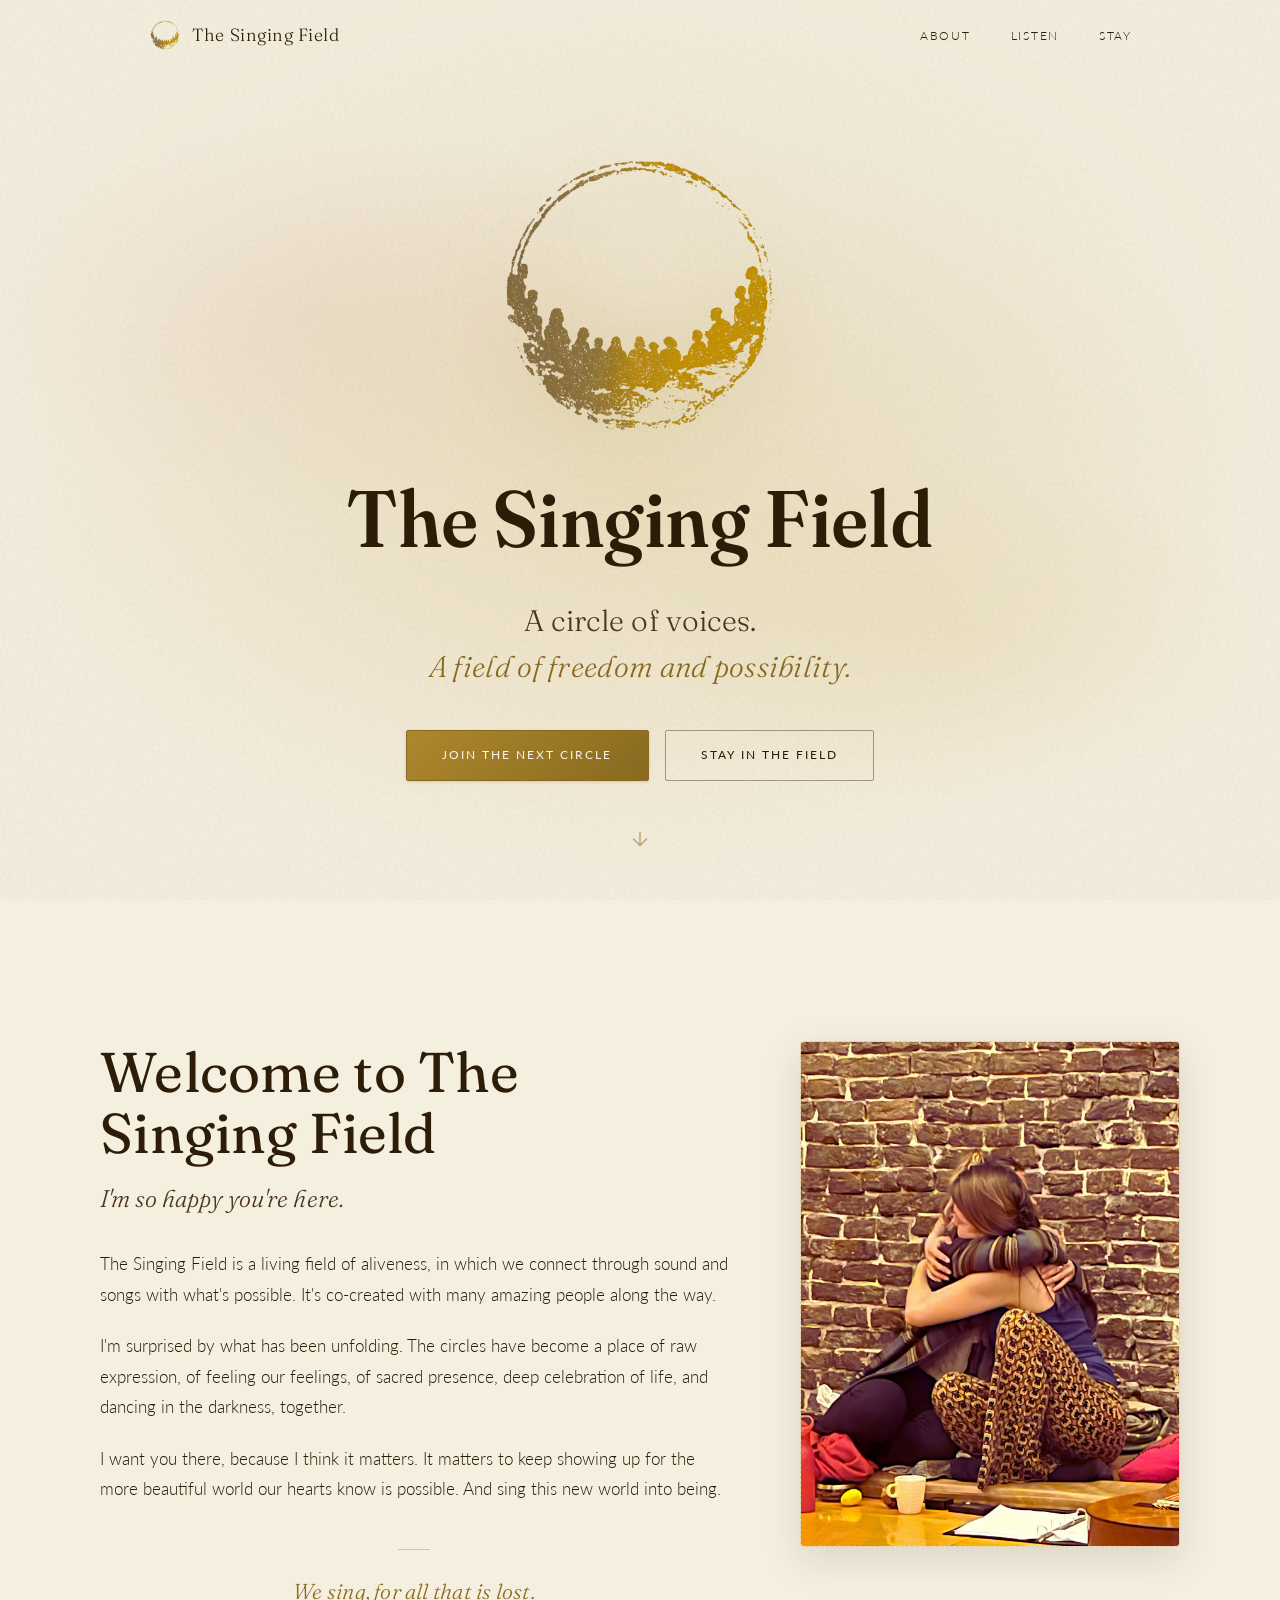
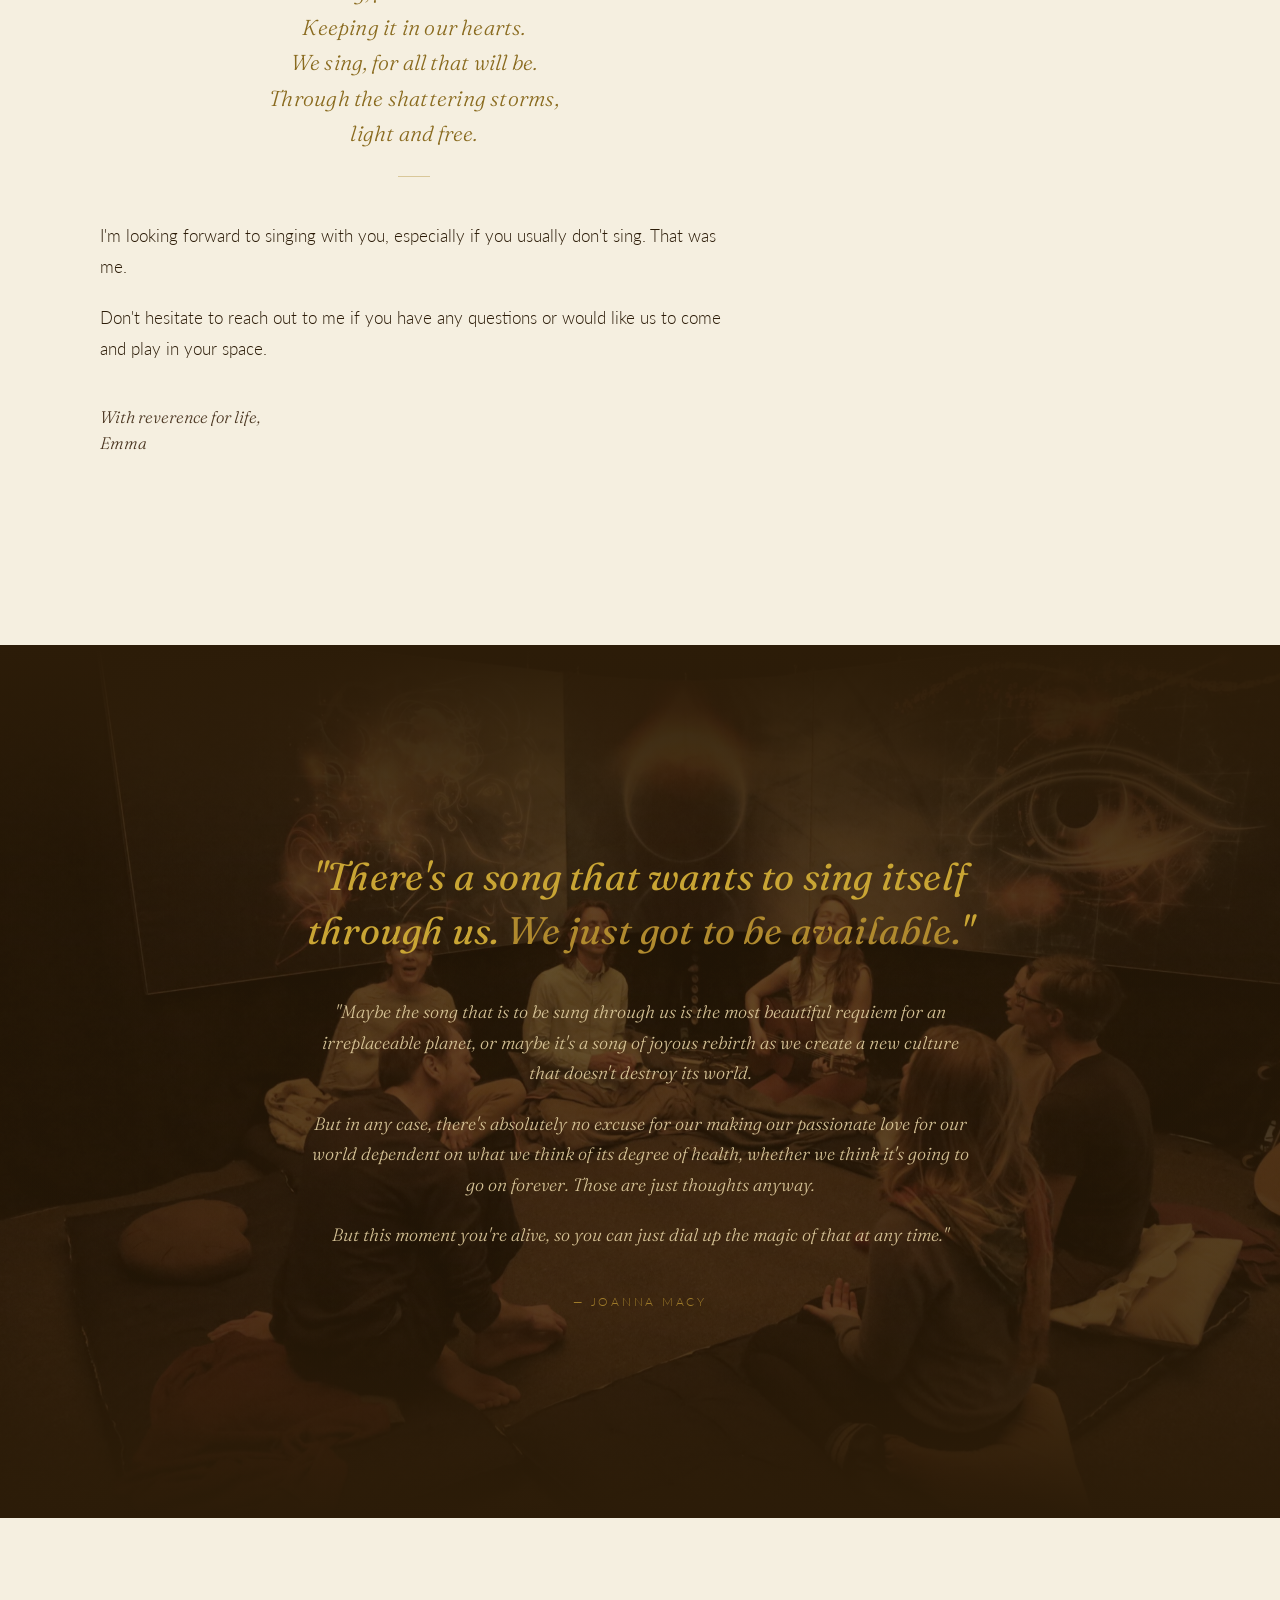
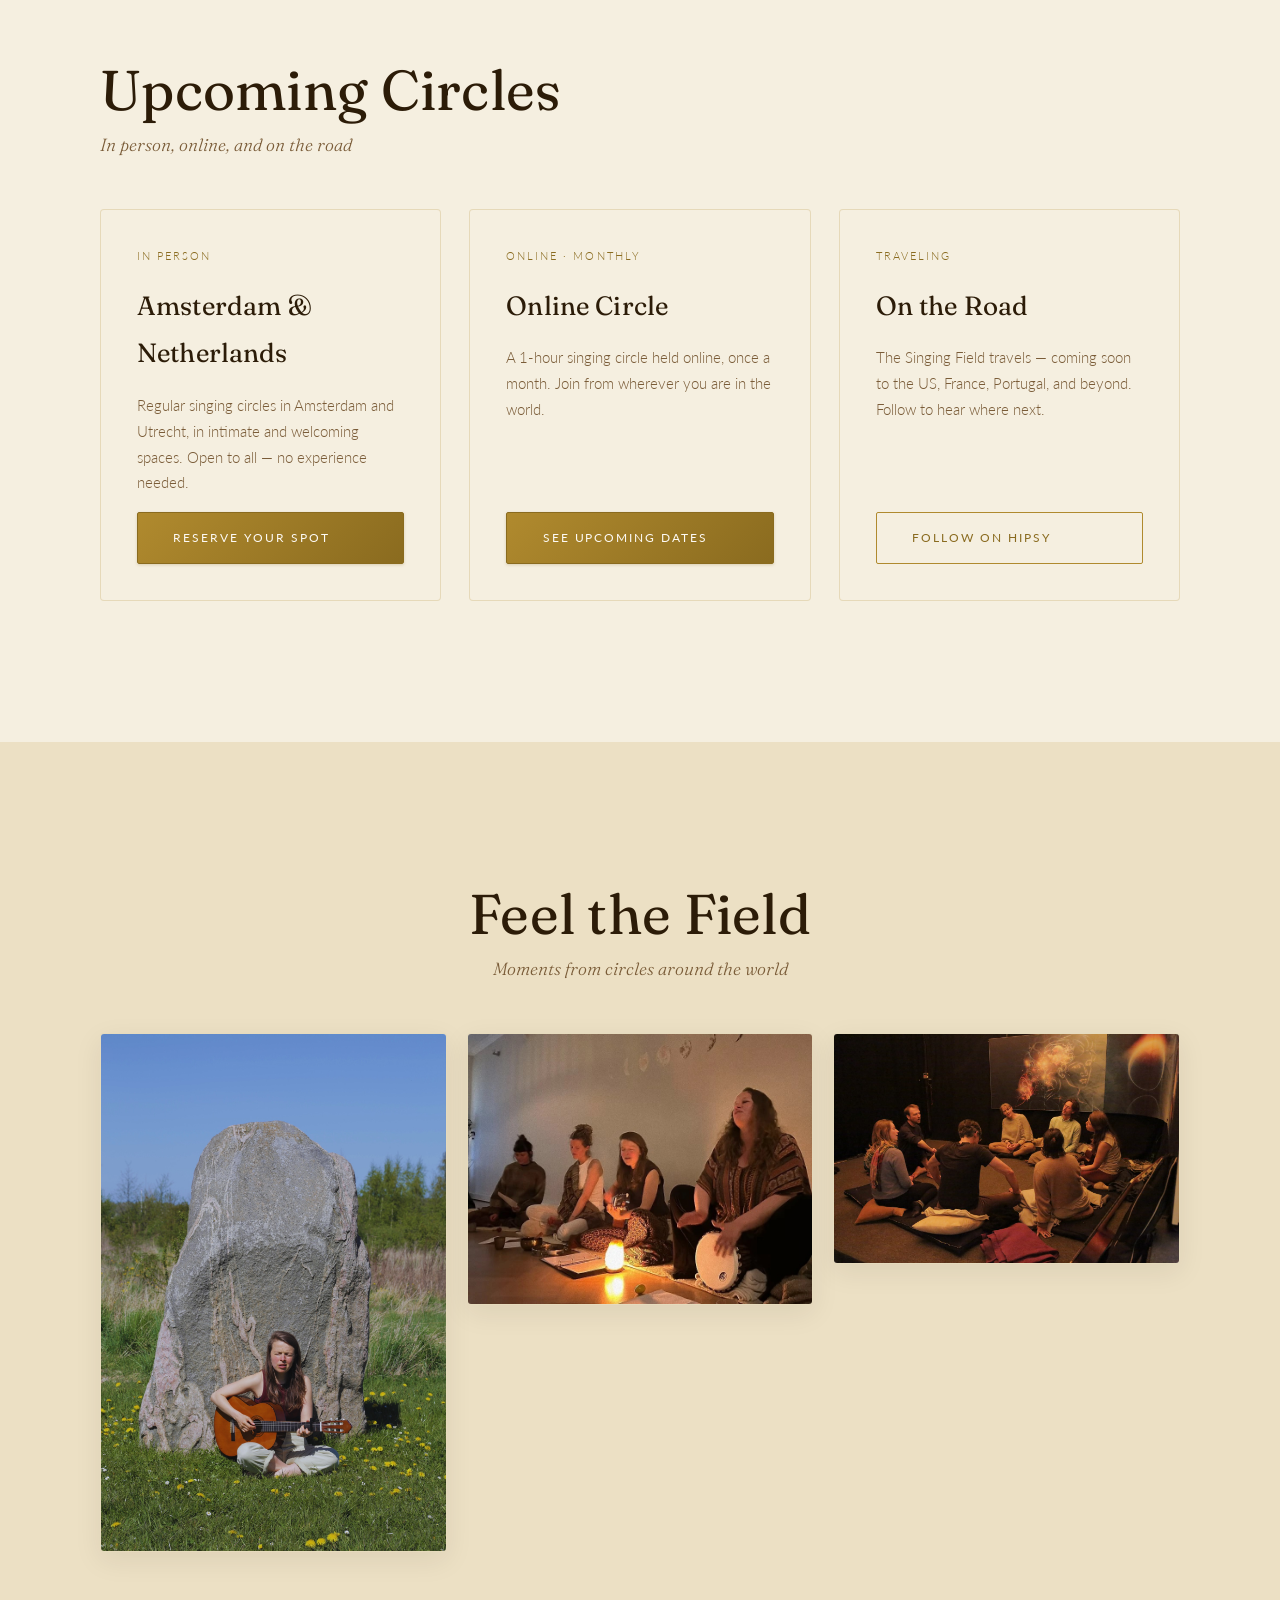
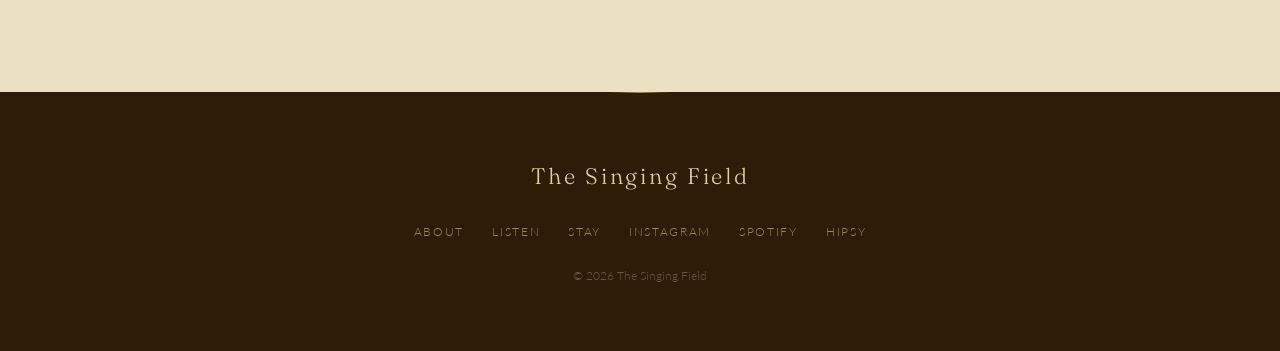
==== index.html @ 1af0479f "Initial commit: The Singing Field website" ====
<!DOCTYPE html>
<html lang="en">
<head>
  <meta charset="UTF-8">
  <meta name="viewport" content="width=device-width, initial-scale=1.0">
  <meta name="description" content="The Singing Field — a circle of voices. Singing circles in Amsterdam and around the world, led by Emma van den Boogert. All voices welcome.">
  <title>The Singing Field</title>
  <link rel="preconnect" href="https://fonts.googleapis.com">
  <link rel="preconnect" href="https://fonts.gstatic.com" crossorigin>
  <link href="https://fonts.googleapis.com/css2?family=Fraunces:ital,opsz,wght@0,9..144,300..600;1,9..144,300..600&family=Lato:wght@300;400&display=swap" rel="stylesheet">
  <link rel="stylesheet" href="styles.css">
</head>
<body data-transparent-nav data-fixed-hero>

  <!-- ── Navigation ── -->
  <nav id="nav">
    <div class="nav-inner">
      <a href="/" class="nav-brand">
        <img src="images/logo-mark.png" alt="" class="nav-mark" aria-hidden="true"
             onerror="this.style.display='none'">
        <span class="nav-brand-name">The Singing Field</span>
      </a>
      <ul class="nav-links" role="list">
        <li><a href="about.html">About</a></li>
        <li><a href="listen.html">Listen</a></li>
        <li><a href="stay.html">Stay</a></li>
      </ul>
      <button class="nav-hamburger" aria-label="Open menu" aria-expanded="false">
        <span></span><span></span><span></span>
      </button>
    </div>
    <div class="nav-drawer" aria-hidden="true">
      <a href="about.html">About</a>
      <a href="listen.html">Listen</a>
      <a href="stay.html">Stay</a>
    </div>
  </nav>

  <!-- ── Fixed Hero (stays as content scrolls over) ── -->
  <section id="hero">
    <div class="hero-glow" aria-hidden="true"></div>
    <div class="hero-content">
      <img src="images/logo-mark.png" alt="" class="hero-mark" aria-hidden="true"
           onerror="this.style.display='none'">
      <h1 class="hero-title">The Singing Field</h1>
      <p class="hero-tagline">A circle of voices.<br><em>A field of freedom and possibility.</em></p>
      <div class="hero-actions">
        <a href="https://hipsy.nl/event/211866-the-singing-field-singing-circle-amsterdam"
           target="_blank" rel="noopener noreferrer"
           class="btn btn-primary">Join the next circle</a>
        <a href="stay.html" class="btn btn-ghost">Stay in the field</a>
      </div>
    </div>
    <a href="#what" class="hero-scroll" aria-label="Scroll down">
      <svg width="22" height="22" viewBox="0 0 24 24" fill="none" aria-hidden="true">
        <path d="M12 5v14M5 12l7 7 7-7" stroke="currentColor" stroke-width="1.5"
              stroke-linecap="round" stroke-linejoin="round"/>
      </svg>
    </a>
  </section>

  <!-- ── Content scrolls over the fixed hero ── -->
  <div class="content-overlay">

    <!-- Welcome — two-column letter with photo -->
    <section id="what" class="section reveal">
      <div class="section-inner">
        <div class="what-grid">
          <div class="what-text">
            <h2>Welcome to The Singing Field</h2>
            <p class="lead">I'm so happy you're here.</p>
            <p>The Singing Field is a living field of aliveness, in which we connect through sound and songs with what's possible. It's co-created with many amazing people along the way.</p>
            <p>I'm surprised by what has been unfolding. The circles have become a place of raw expression, of feeling our feelings, of sacred presence, deep celebration of life, and dancing in the darkness, together.</p>
            <p>I want you there, because I think it matters. It matters to keep showing up for the more beautiful world our hearts know is possible. And sing this new world into being.</p>
            <p class="verse">
              We sing, for all that is lost.<br>
              Keeping it in our hearts.<br>
              We sing, for all that will be.<br>
              Through the shattering storms,<br>
              light and free.
            </p>
            <p>I'm looking forward to singing with you, especially if you usually don't sing. That was me.</p>
            <p>Don't hesitate to reach out to me if you have any questions or would like us to come and play in your space.</p>
            <p class="signature">With reverence for life,<br>Emma</p>
          </div>
          <figure class="what-image image-block">
            <img src="images/circle-hug.jpg" alt="Two participants embracing after a singing circle"
                 onerror="this.style.display='none'">
          </figure>
        </div>
      </div>
    </section>

    <!-- Atmospheric brown section — the soul anchor -->
    <section class="atmosphere reveal">
      <img src="images/atmosphere-bg.jpg" alt="" class="atmosphere-img"
           aria-hidden="true" onerror="this.style.display='none'">
      <div class="atmosphere-overlay" aria-hidden="true"></div>
      <div class="atmosphere-inner">
        <p class="atmosphere-quote-lead">"There's a song that wants to sing itself through us. <em>We just got to be available.</em>"</p>
        <p class="atmosphere-quote-body">"Maybe the song that is to be sung through us is the most beautiful requiem for an irreplaceable planet, or maybe it's a song of joyous rebirth as we create a new culture that doesn't destroy its world.</p>
        <p class="atmosphere-quote-body">But in any case, there's absolutely no excuse for our making our passionate love for our world dependent on what we think of its degree of health, whether we think it's going to go on forever. Those are just thoughts anyway.</p>
        <p class="atmosphere-quote-body">But this moment you're alive, so you can just dial up the magic of that at any time."</p>
        <p class="atmosphere-cite">— Joanna Macy</p>
      </div>
    </section>

    <!-- Upcoming Circles -->
    <section id="circles" class="section reveal">
      <div class="section-inner">
        <h2>Upcoming Circles</h2>
        <p class="section-sub">In person, online, and on the road</p>
        <div class="cards-grid">

          <article class="card">
            <span class="card-tag">In person</span>
            <h3>Amsterdam &amp; Netherlands</h3>
            <p>Regular singing circles in Amsterdam and Utrecht, in intimate and welcoming spaces. Open to all — no experience needed.</p>
            <a href="https://hipsy.nl/event/211866-the-singing-field-singing-circle-amsterdam"
               target="_blank" rel="noopener noreferrer"
               class="btn btn-primary">Reserve your spot</a>
          </article>

          <article class="card">
            <span class="card-tag">Online · Monthly</span>
            <h3>Online Circle</h3>
            <p>A 1-hour singing circle held online, once a month. Join from wherever you are in the world.</p>
            <a href="https://hipsy.nl/emma-van-den-boogert"
               target="_blank" rel="noopener noreferrer"
               class="btn btn-primary">See upcoming dates</a>
          </article>

          <article class="card">
            <span class="card-tag">Traveling</span>
            <h3>On the Road</h3>
            <p>The Singing Field travels — coming soon to the US, France, Portugal, and beyond. Follow to hear where next.</p>
            <a href="https://hipsy.nl/emma-van-den-boogert"
               target="_blank" rel="noopener noreferrer"
               class="btn btn-outline">Follow on Hipsy</a>
          </article>

        </div>
      </div>
    </section>

    <!-- Feel the Field — photo mosaic -->
    <section class="gallery-section section section-warm reveal">
      <div class="section-inner">
        <h2 class="text-center">Feel the Field</h2>
        <p class="section-sub text-center">Moments from circles around the world</p>
        <div class="gallery-mosaic">
          <figure class="gallery-item">
            <img src="images/gallery-1.jpg" alt="" onerror="this.parentElement.style.display='none'">
          </figure>
          <figure class="gallery-item">
            <img src="images/gallery-2.jpg" alt="" onerror="this.parentElement.style.display='none'">
          </figure>
          <figure class="gallery-item">
            <img src="images/gallery-3.jpg" alt="" onerror="this.parentElement.style.display='none'">
          </figure>
          <figure class="gallery-item">
            <img src="images/gallery-4.jpg" alt="" onerror="this.parentElement.style.display='none'">
          </figure>
          <figure class="gallery-item">
            <img src="images/gallery-5.jpg" alt="" onerror="this.parentElement.style.display='none'">
          </figure>
          <figure class="gallery-item">
            <img src="images/gallery-6.jpg" alt="" onerror="this.parentElement.style.display='none'">
          </figure>
          <figure class="gallery-item">
            <img src="images/gallery-7.jpg" alt="" onerror="this.parentElement.style.display='none'">
          </figure>
          <figure class="gallery-item">
            <img src="images/gallery-8.jpg" alt="" onerror="this.parentElement.style.display='none'">
          </figure>
        </div>
      </div>
    </section>

    <!-- Footer (inside content overlay so it covers the fixed hero) -->
    <footer>
      <div class="footer-inner">
        <p class="footer-name">The Singing Field</p>
        <nav class="footer-nav" aria-label="Footer links">
          <a href="about.html">About</a>
          <a href="listen.html">Listen</a>
          <a href="stay.html">Stay</a>
          <a href="https://www.instagram.com/the_singing_field/" target="_blank" rel="noopener noreferrer">Instagram</a>
          <a href="https://open.spotify.com/album/55nY6A8MnwEffHbQ0SXjB8" target="_blank" rel="noopener noreferrer">Spotify</a>
          <a href="https://hipsy.nl/emma-van-den-boogert" target="_blank" rel="noopener noreferrer">Hipsy</a>
        </nav>
        <p class="footer-copy">© 2026 The Singing Field</p>
      </div>
    </footer>

  </div>

  <script src="script.js"></script>
</body>
</html>
---- styles.css ----
/* ── Variables ── */
:root {
  --cream:        #F5EFE0;
  --cream-warm:   #ECE0C4;
  --cream-mid:    #F0E8D6;
  --cream-deep:   #E2D4B0;

  --gold:         #B08A2E;
  --gold-deep:    #8A6B1F;
  --gold-bright:  #C9A534;
  --gold-pale:    #E2CFA0;
  --gold-glow:    rgba(176, 138, 46, 0.18);

  --terra:        #C06040;
  --terra-soft:   #D07858;

  --brown:        #2C1C08;
  --brown-mid:    #4A3520;
  --brown-warm:   #5C4220;

  --text:         #2C1C08;
  --text-muted:   #7A5C38;
  --white:        #FDFAF5;

  --font-serif: 'Fraunces', 'Cormorant Garant', Georgia, serif;
  --font-sans:  'Lato', system-ui, sans-serif;

  --max-w:     1080px;
  --narrow-w:  680px;
  --pad-x:     clamp(1.25rem, 5vw, 3rem);
  --section-y: clamp(5rem, 11vw, 9rem);
  --nav-h:     72px;
}

/* Fraunces variation tuning — softer, more soulful */
h1, .hero-title, .page-hero h1, .stay-heading, .atmosphere-quote {
  font-variation-settings: "opsz" 144, "SOFT" 50;
}
h2, h3, .lead, blockquote p {
  font-variation-settings: "opsz" 36, "SOFT" 30;
}

/* ── Reset ── */
*, *::before, *::after { box-sizing: border-box; margin: 0; padding: 0; }
html  { scroll-behavior: smooth; }
img   { max-width: 100%; display: block; }
a     { text-decoration: none; color: inherit; }
ul[role="list"] { list-style: none; }

body {
  background: var(--cream);
  color: var(--text);
  font-family: var(--font-sans);
  font-weight: 300;
  font-size: 1.0625rem;
  line-height: 1.8;
  -webkit-font-smoothing: antialiased;
  position: relative;
  overflow-x: hidden;
}

/* ── Paper grain overlay (the soul) ── */
body::before {
  content: '';
  position: fixed;
  inset: 0;
  pointer-events: none;
  z-index: 1000;
  opacity: 0.06;
  background-image: url("data:image/svg+xml,%3Csvg viewBox='0 0 300 300' xmlns='http://www.w3.org/2000/svg'%3E%3Cfilter id='n'%3E%3CfeTurbulence type='fractalNoise' baseFrequency='0.85' numOctaves='3' stitchTiles='stitch' seed='3'/%3E%3CfeColorMatrix values='0 0 0 0 0.17  0 0 0 0 0.11  0 0 0 0 0.03  0 0 0 0.9 0'/%3E%3C/filter%3E%3Crect width='300' height='300' filter='url(%23n)'/%3E%3C/svg%3E");
  mix-blend-mode: multiply;
}

.sr-only {
  position: absolute; width: 1px; height: 1px;
  padding: 0; margin: -1px; overflow: hidden;
  clip: rect(0,0,0,0); white-space: nowrap; border: 0;
}

/* ── Typography ── */
h1, h2, h3, h4, blockquote p {
  font-family: var(--font-serif);
  font-weight: 400;
}

h2 {
  font-size: clamp(2.25rem, 4.5vw, 3.5rem);
  line-height: 1.1;
  color: var(--brown);
  margin-bottom: 0.8rem;
  letter-spacing: 0.005em;
}

h3 {
  font-size: clamp(1.3rem, 2.2vw, 1.65rem);
  color: var(--brown);
  margin-bottom: 0.55rem;
  letter-spacing: 0.005em;
}

h4 {
  font-size: 1.1rem;
  color: var(--brown);
  margin-bottom: 0.2rem;
}

p { margin-bottom: 1.3rem; }
p:last-child { margin-bottom: 0; }
strong { font-weight: 400; color: var(--brown); font-style: italic; }
em     { color: var(--gold-deep); font-style: italic; }

.lead {
  font-family: var(--font-serif);
  font-size: clamp(1.2rem, 2.2vw, 1.5rem);
  font-style: italic;
  color: var(--brown-mid);
  line-height: 1.55;
  margin-bottom: 2rem;
  letter-spacing: 0.005em;
}

.section-sub {
  font-family: var(--font-serif);
  font-style: italic;
  color: var(--text-muted);
  font-size: 1.1rem;
  margin-top: -0.25rem;
  margin-bottom: 3rem;
}

blockquote {
  margin: 3rem 0 1rem;
  padding: 2rem 2.25rem;
  border-left: 2px solid var(--gold);
  background: linear-gradient(135deg, var(--cream-mid), var(--cream-warm));
  border-radius: 0 8px 8px 0;
  position: relative;
}
blockquote::before {
  content: '"';
  position: absolute;
  top: -0.5rem;
  left: 1rem;
  font-family: var(--font-serif);
  font-size: 5rem;
  color: var(--gold);
  opacity: 0.25;
  line-height: 1;
}
blockquote p {
  font-size: clamp(1.3rem, 2.4vw, 1.75rem);
  font-style: italic;
  color: var(--brown);
  line-height: 1.45;
  margin-bottom: 0.85rem;
  position: relative;
}
cite {
  font-family: var(--font-sans);
  font-style: normal;
  font-size: 0.8125rem;
  letter-spacing: 0.08em;
  color: var(--text-muted);
}

.text-link {
  display: inline-block;
  margin-top: 2rem;
  font-family: var(--font-serif);
  font-style: italic;
  font-size: 1.1rem;
  color: var(--gold-deep);
  border-bottom: 1px solid rgba(138, 107, 31, 0.3);
  padding-bottom: 2px;
  transition: color 0.25s, border-color 0.25s;
}
.text-link:hover {
  color: var(--brown);
  border-bottom-color: var(--brown);
}

/* ── Buttons (now gold) ── */
.btn {
  display: inline-block;
  padding: 0.85rem 2.2rem;
  font-family: var(--font-sans);
  font-size: 0.78rem;
  font-weight: 400;
  letter-spacing: 0.16em;
  text-transform: uppercase;
  border-radius: 2px;
  border: 1px solid transparent;
  cursor: pointer;
  transition: all 0.3s cubic-bezier(0.4, 0, 0.2, 1);
  white-space: nowrap;
  position: relative;
}

.btn-primary {
  background: linear-gradient(135deg, var(--gold) 0%, var(--gold-deep) 100%);
  color: var(--white);
  border-color: var(--gold-deep);
  box-shadow: 0 1px 3px rgba(138, 107, 31, 0.25);
}
.btn-primary:hover {
  background: linear-gradient(135deg, var(--gold-deep) 0%, var(--brown-warm) 100%);
  border-color: var(--brown-warm);
  transform: translateY(-1px);
  box-shadow: 0 4px 16px rgba(138, 107, 31, 0.35);
}

.btn-ghost {
  background: transparent;
  color: var(--brown);
  border-color: rgba(44,28,8,0.4);
}
.btn-ghost:hover {
  background: var(--brown);
  color: var(--cream);
  border-color: var(--brown);
}

.btn-outline {
  background: transparent;
  color: var(--gold-deep);
  border-color: var(--gold);
}
.btn-outline:hover {
  background: var(--gold);
  color: var(--white);
}

/* ── Navigation ── */
#nav {
  position: fixed;
  inset: 0 0 auto;
  z-index: 100;
  transition: background 0.35s, box-shadow 0.35s, backdrop-filter 0.35s;
}
#nav.scrolled {
  background: rgba(245, 239, 224, 0.92);
  backdrop-filter: blur(8px);
  -webkit-backdrop-filter: blur(8px);
  box-shadow: 0 1px 24px rgba(44,28,8,0.07);
}

.nav-inner {
  max-width: var(--max-w);
  margin: 0 auto;
  padding: 1.1rem var(--pad-x);
  display: flex;
  align-items: center;
  justify-content: space-between;
  gap: 1.5rem;
}

.nav-brand {
  display: flex;
  align-items: center;
  gap: 0.65rem;
  flex-shrink: 0;
}
.nav-mark {
  height: 34px;
  width:  34px;
  object-fit: contain;
}
.nav-brand-name {
  font-family: var(--font-serif);
  font-size: 1.1rem;
  letter-spacing: 0.03em;
  color: var(--brown);
  transition: opacity 0.35s;
}
[data-transparent-nav] #nav:not(.scrolled) .nav-brand-name { opacity: 0; }
[data-transparent-nav] #nav:not(.scrolled) .nav-mark { opacity: 0; }

.nav-links {
  display: flex;
  gap: 2.5rem;
}
.nav-links a {
  font-size: 0.78rem;
  letter-spacing: 0.14em;
  text-transform: uppercase;
  color: var(--brown);
  transition: color 0.25s;
  position: relative;
}
.nav-links a:hover,
.nav-links a.active { color: var(--gold-deep); }
.nav-links a.active::after {
  content: '';
  position: absolute;
  bottom: -6px;
  left: 50%;
  transform: translateX(-50%);
  width: 4px; height: 4px;
  border-radius: 50%;
  background: var(--gold);
}

.nav-hamburger {
  display: none;
  flex-direction: column;
  gap: 5px;
  background: none;
  border: none;
  cursor: pointer;
  padding: 4px;
}
.nav-hamburger span {
  display: block;
  width: 22px;
  height: 1.5px;
  background: var(--brown);
  transition: transform 0.3s, opacity 0.3s;
}
.nav-hamburger[aria-expanded="true"] span:nth-child(1) { transform: translateY(6.5px) rotate(45deg); }
.nav-hamburger[aria-expanded="true"] span:nth-child(2) { opacity: 0; }
.nav-hamburger[aria-expanded="true"] span:nth-child(3) { transform: translateY(-6.5px) rotate(-45deg); }

.nav-drawer {
  display: none;
  flex-direction: column;
  background: var(--cream);
  padding: 0.75rem var(--pad-x) 1.5rem;
  border-top: 1px solid var(--cream-warm);
}
.nav-drawer.open { display: flex; }
.nav-drawer a {
  padding: 0.85rem 0;
  font-size: 0.9rem;
  letter-spacing: 0.12em;
  text-transform: uppercase;
  color: var(--brown);
  border-bottom: 1px solid var(--cream-warm);
}
.nav-drawer a.active { color: var(--gold-deep); }

/* ── Fixed Hero (home only) ── */
[data-fixed-hero] #hero {
  position: fixed;
  inset: 0;
  z-index: 0;
  height: 100dvh;
}
[data-fixed-hero] .content-overlay {
  position: relative;
  z-index: 2;
  margin-top: 100dvh;
}
[data-fixed-hero] .content-overlay > section,
[data-fixed-hero] .content-overlay > footer {
  position: relative;
  z-index: 2;
}

/* ── Hero ── */
#hero {
  min-height: 100dvh;
  display: flex;
  flex-direction: column;
  align-items: center;
  justify-content: center;
  position: relative;
  overflow: hidden;
  background:
    radial-gradient(ellipse 90% 80% at 50% 40%, var(--cream-mid) 0%, var(--cream) 60%),
    var(--cream);
  text-align: center;
  padding: 6rem var(--pad-x) 5rem;
}

.hero-glow {
  position: absolute;
  inset: 0;
  background:
    radial-gradient(ellipse 75% 65% at 50% 55%, rgba(201, 165, 52, 0.16) 0%, transparent 65%),
    radial-gradient(ellipse 50% 40% at 25% 35%, rgba(192, 96, 64, 0.07) 0%, transparent 55%),
    radial-gradient(ellipse 45% 35% at 75% 70%, rgba(201, 165, 52, 0.09) 0%, transparent 55%);
  animation: glow-breathe 12s ease-in-out infinite;
  pointer-events: none;
}
@keyframes glow-breathe {
  0%, 100% { opacity: 0.75; transform: scale(1); }
  50%       { opacity: 1;    transform: scale(1.06); }
}

.hero-content {
  position: relative;
  z-index: 1;
  display: flex;
  flex-direction: column;
  align-items: center;
  gap: 2.5rem;
  max-width: 700px;
  will-change: transform, opacity;
}

.hero-mark {
  width: min(320px, 70vw);
  margin-bottom: -1rem;
  animation: logo-breathe 12s ease-in-out infinite;
  filter: drop-shadow(0 10px 40px rgba(176, 138, 46, 0.18));
}
@keyframes logo-breathe {
  0%, 100% { transform: scale(1);      opacity: 0.96; }
  50%       { transform: scale(1.025); opacity: 1; }
}

.hero-title {
  font-family: var(--font-serif);
  font-size: clamp(2.75rem, 6.5vw, 5rem);
  font-weight: 600;
  color: var(--brown);
  letter-spacing: 0.02em;
  line-height: 1;
  margin: 0;
}

.hero-tagline {
  font-family: var(--font-serif);
  font-size: clamp(1.35rem, 2.8vw, 1.85rem);
  font-weight: 300;
  color: var(--brown-mid);
  line-height: 1.55;
  margin: 0;
  letter-spacing: 0.01em;
}
.hero-tagline em {
  font-style: italic;
  color: var(--gold-deep);
}

.hero-actions {
  display: flex;
  gap: 1rem;
  flex-wrap: wrap;
  justify-content: center;
}

.hero-scroll {
  position: absolute;
  bottom: 2.5rem;
  left: 50%;
  transform: translateX(-50%);
  color: var(--gold-deep);
  opacity: 0.55;
  transition: opacity 0.25s;
  animation: scroll-nudge 2.8s ease-in-out infinite;
  z-index: 1;
}
.hero-scroll:hover { opacity: 0.95; }
@keyframes scroll-nudge {
  0%, 100% { transform: translateX(-50%) translateY(0); }
  55%       { transform: translateX(-50%) translateY(8px); }
}

/* ── Page Hero (inner pages) ── */
.page-hero {
  padding: calc(var(--nav-h) + var(--section-y)) var(--pad-x) calc(var(--section-y) * 0.65);
  background:
    radial-gradient(ellipse 70% 100% at 50% 50%, var(--cream-mid) 0%, var(--cream) 70%),
    var(--cream);
  text-align: center;
  position: relative;
  overflow: hidden;
}

.page-hero-glow {
  position: absolute;
  inset: 0;
  background:
    radial-gradient(ellipse 65% 90% at 50% 55%, rgba(201, 165, 52, 0.13) 0%, transparent 60%),
    radial-gradient(ellipse 40% 50% at 20% 30%, rgba(192, 96, 64, 0.05) 0%, transparent 55%);
  pointer-events: none;
}

.page-hero-content {
  position: relative;
  z-index: 1;
  display: flex;
  flex-direction: column;
  align-items: center;
  gap: 0.6rem;
}

.page-hero-eyebrow {
  font-family: var(--font-sans);
  font-size: 0.75rem;
  letter-spacing: 0.18em;
  text-transform: uppercase;
  color: var(--gold-deep);
}

.page-hero h1 {
  font-family: var(--font-serif);
  font-size: clamp(3.5rem, 7vw, 6rem);
  font-weight: 300;
  color: var(--brown);
  letter-spacing: 0.01em;
  line-height: 1.05;
}

/* Dark variant — gold text on deep brown */
.page-hero.page-hero-dark {
  background: var(--brown);
}
.page-hero-dark .page-hero-glow {
  background:
    radial-gradient(ellipse 65% 90% at 50% 55%, rgba(201, 165, 52, 0.20) 0%, transparent 60%),
    radial-gradient(ellipse 40% 50% at 20% 30%, rgba(192, 96, 64, 0.10) 0%, transparent 55%);
}
.page-hero-dark .page-hero-eyebrow {
  color: var(--gold-bright);
  opacity: 0.9;
}
.page-hero-dark h1 {
  color: var(--gold-bright);
  font-weight: 500;
  text-shadow: 0 2px 30px rgba(201, 165, 52, 0.25);
}

/* ── Sections ── */
.section {
  padding: var(--section-y) var(--pad-x);
  background: var(--cream);
}
.section-warm { background: var(--cream-warm); }
.section-deep { background: var(--cream-deep); }

.section-inner {
  max-width: var(--max-w);
  margin: 0 auto;
}
.section-inner.narrow { max-width: var(--narrow-w); }
.text-center { text-align: center; }

/* ── Reveal animation ── */
.reveal {
  opacity: 0;
  transform: translateY(32px);
  transition: opacity 1s ease, transform 1s ease;
}
.reveal.visible {
  opacity: 1;
  transform: translateY(0);
}

/* ── Cards (index circles) ── */
.cards-grid {
  display: grid;
  grid-template-columns: repeat(auto-fit, minmax(260px, 1fr));
  gap: 1.75rem;
}
.card {
  background: var(--cream);
  border: 1px solid rgba(176, 138, 46, 0.22);
  border-radius: 4px;
  padding: 2.25rem;
  display: flex;
  flex-direction: column;
  gap: 1rem;
  transition: box-shadow 0.4s, transform 0.4s, border-color 0.4s;
  position: relative;
  overflow: hidden;
}
.card::before {
  content: '';
  position: absolute;
  top: 0; left: 0; right: 0;
  height: 2px;
  background: linear-gradient(90deg, var(--gold-deep), var(--gold-bright), var(--gold-deep));
  opacity: 0;
  transition: opacity 0.4s;
}
.card:hover {
  box-shadow: 0 12px 40px rgba(44,28,8,0.1);
  transform: translateY(-3px);
  border-color: var(--gold);
}
.card:hover::before { opacity: 1; }

.card-tag {
  font-family: var(--font-sans);
  font-size: 0.7rem;
  letter-spacing: 0.18em;
  text-transform: uppercase;
  color: var(--gold-deep);
}
.card h3 { margin: 0; }
.card p  { flex: 1; font-size: 0.95rem; color: var(--text-muted); margin: 0; line-height: 1.7; }

/* ── Image block (placeholder + loaded states) ── */
.image-block {
  position: relative;
  overflow: hidden;
  border-radius: 4px;
  background:
    radial-gradient(ellipse 100% 100% at 50% 40%, var(--cream-mid) 0%, var(--cream-warm) 100%);
  border: 1px dashed rgba(176, 138, 46, 0.25);
}
.image-block::before {
  content: 'Photo';
  position: absolute;
  inset: 0;
  display: flex;
  align-items: center;
  justify-content: center;
  font-family: var(--font-serif);
  font-style: italic;
  font-size: 0.95rem;
  color: var(--text-muted);
  opacity: 0.45;
  z-index: 0;
  letter-spacing: 0.08em;
}
.image-block img {
  position: relative;
  z-index: 1;
  width: 100%;
  height: 100%;
  object-fit: cover;
  display: block;
}

/* ── About: Vision two-column ── */
.vision-grid {
  display: grid;
  grid-template-columns: 1fr 340px;
  gap: 4.5rem;
  align-items: center;
}
.vision-image {
  margin: 0;
  border-radius: 4px;
  overflow: hidden;
  box-shadow: 0 12px 40px rgba(44, 28, 8, 0.12);
}
.vision-image img {
  width: 100%;
  height: auto;
  display: block;
}

/* ── Welcome two-column letter ── */
.what-grid {
  display: grid;
  grid-template-columns: 1fr 380px;
  gap: 4.5rem;
  align-items: start;
  margin-bottom: 3rem;
}
.what-text h2 { margin-bottom: 1rem; }
.what-image {
  aspect-ratio: 3/4;
  margin: 0;
  box-shadow: 0 12px 40px rgba(44, 28, 8, 0.12);
  position: sticky;
  top: calc(var(--nav-h) + 2rem);
}
.what-quote {
  max-width: 720px;
  margin-left: auto;
  margin-right: auto;
}

/* Poetic verse — centered with delicate gold dividers */
.verse {
  font-family: var(--font-serif);
  font-size: clamp(1.15rem, 1.7vw, 1.35rem);
  font-style: italic;
  color: var(--gold-deep);
  line-height: 1.65;
  text-align: center;
  margin: 2.75rem 0;
  letter-spacing: 0.01em;
}
.verse::before,
.verse::after {
  content: '';
  display: block;
  width: 32px;
  height: 1px;
  background: var(--gold);
  opacity: 0.4;
  margin: 1.5rem auto;
}

/* Bio climax — the closing line of the story */
.bio-climax {
  font-family: var(--font-serif);
  font-style: italic;
  font-size: clamp(1.2rem, 1.8vw, 1.4rem);
  color: var(--brown);
  line-height: 1.5;
  margin-top: 1.75rem;
  margin-bottom: 0;
}

/* Bio break — thin gold line between climax and mission coda */
.bio-break {
  width: 40px;
  height: 1px;
  background: var(--gold);
  opacity: 0.4;
  margin: 2.75rem auto;
}

/* Letter signature */
.signature {
  font-family: var(--font-serif);
  font-style: italic;
  color: var(--brown-mid);
  line-height: 1.55;
  margin-top: 2.5rem;
  font-size: 1.05rem;
}

/* ── Atmospheric brown section — the soul anchor ── */
.atmosphere {
  position: relative;
  padding: clamp(7rem, 16vw, 13rem) var(--pad-x);
  background: var(--brown);
  text-align: center;
  overflow: hidden;
  isolation: isolate;
}
.atmosphere-img {
  position: absolute;
  inset: 0;
  width: 100%;
  height: 100%;
  object-fit: cover;
  opacity: 0.5;
  filter: saturate(0.8) sepia(0.15) contrast(1.05);
  z-index: -2;
}
.atmosphere-overlay {
  position: absolute;
  inset: 0;
  background:
    linear-gradient(180deg, var(--brown) 0%, rgba(44,28,8,0.4) 25%, rgba(44,28,8,0.4) 75%, var(--brown) 100%),
    radial-gradient(ellipse 65% 80% at 50% 50%, transparent 0%, rgba(44,28,8,0.35) 100%);
  z-index: -1;
}
.atmosphere-inner {
  max-width: 800px;
  margin: 0 auto;
  position: relative;
}
.atmosphere-quote-lead {
  font-family: var(--font-serif);
  font-size: clamp(1.6rem, 3vw, 2.4rem);
  font-weight: 400;
  font-style: italic;
  color: var(--gold-bright);
  line-height: 1.4;
  margin: 0 auto 2.5rem;
  max-width: 30ch;
  letter-spacing: 0.005em;
}
.atmosphere-quote-lead em {
  color: var(--gold);
  font-style: italic;
}
.atmosphere-quote-body {
  font-family: var(--font-serif);
  font-size: clamp(1.05rem, 1.4vw, 1.25rem);
  font-weight: 300;
  font-style: italic;
  color: var(--gold-pale);
  line-height: 1.7;
  margin: 0 auto 1.25rem;
  max-width: 60ch;
  opacity: 0.92;
}
.atmosphere-quote-body:last-of-type { margin-bottom: 0; }
.atmosphere-cite {
  margin: 2.5rem 0 0;
  font-family: var(--font-sans);
  font-size: 0.78rem;
  letter-spacing: 0.22em;
  text-transform: uppercase;
  color: var(--gold);
  opacity: 0.85;
}

/* ── Gallery (Feel the Field) — masonry, natural aspect ratios ── */
.gallery-mosaic {
  column-count: 3;
  column-gap: 1.25rem;
  margin-top: 3rem;
}
.gallery-item {
  display: block;
  break-inside: avoid;
  margin: 0 0 1.25rem 0;
  padding: 0;
  border-radius: 4px;
  overflow: hidden;
  box-shadow: 0 8px 28px rgba(44, 28, 8, 0.08);
  background: var(--cream-mid);
  border: 1px solid rgba(176, 138, 46, 0.15);
  transition: box-shadow 0.4s, transform 0.4s;
  position: relative;
}
.gallery-item::before { display: none; }
.gallery-item:hover {
  box-shadow: 0 14px 40px rgba(44, 28, 8, 0.15);
  transform: translateY(-2px);
}
.gallery-item img {
  width: 100%;
  height: auto;
  display: block;
  transition: transform 0.7s ease;
}
.gallery-item:hover img { transform: scale(1.03); }

@media (max-width: 900px) {
  .gallery-mosaic { column-count: 2; }
}
@media (max-width: 540px) {
  .gallery-mosaic { column-count: 1; }
}

/* ── About: Emma two-column ── */
.about-emma {
  display: grid;
  grid-template-columns: 320px 1fr;
  gap: 4.5rem;
  align-items: start;
}
.about-emma-photo {
  position: sticky;
  top: calc(var(--nav-h) + 2rem);
  aspect-ratio: 3/4;
  margin: 0;
  box-shadow: 0 12px 40px rgba(44, 28, 8, 0.12);
}

/* ── About: Collective ── */
.musicians-grid {
  display: grid;
  grid-template-columns: repeat(auto-fit, minmax(180px, 220px));
  justify-content: center;
  gap: 2.5rem;
  margin-top: 3rem;
}
.musician-card {
  display: flex;
  flex-direction: column;
  align-items: center;
  text-align: center;
  gap: 0.85rem;
}
.musician-img {
  width: 130px;
  height: 130px;
  border-radius: 50%;
  overflow: hidden;
  background:
    radial-gradient(ellipse 100% 100% at 50% 40%, var(--cream-mid) 0%, var(--cream-warm) 100%);
  border: 1px solid rgba(176, 138, 46, 0.25);
}
.musician-img img {
  width: 100%; height: 100%;
  object-fit: cover;
}
.musician-card h4 { font-size: 1rem; }
.musician-card p  { font-size: 0.85rem; color: var(--text-muted); margin: 0; }
.placeholder-card { opacity: 0.4; }

/* ── Listen: Songbook card (intimate letter) ── */
.songbook-card {
  background: var(--cream);
  border: 1px solid rgba(176, 138, 46, 0.25);
  border-radius: 2px;
  padding: clamp(2.5rem, 5vw, 4rem);
  max-width: 580px;
  margin: 3rem auto 0;
  box-shadow: 0 12px 40px rgba(44, 28, 8, 0.1);
  position: relative;
  text-align: left;
}
.songbook-card::before {
  content: '';
  position: absolute;
  top: -1px;
  left: 50%;
  transform: translateX(-50%);
  width: 80px;
  height: 2px;
  background: linear-gradient(90deg, transparent, var(--gold), transparent);
}
.songbook-card p {
  font-family: var(--font-serif);
  font-style: italic;
  color: var(--brown-mid);
  font-size: 1.05rem;
  line-height: 1.75;
  margin-bottom: 1.2rem;
}
.songbook-card .songbook-greeting {
  font-size: 1.3rem;
  color: var(--brown);
  margin-bottom: 1.5rem;
}
.songbook-card .songbook-blessing {
  color: var(--gold-deep);
  margin-top: 1.5rem;
}
.songbook-card .signature {
  margin-top: 2rem;
  margin-bottom: 0;
  font-size: 1.05rem;
}
.songbook-action {
  margin-top: 2.5rem;
  padding-top: 2rem;
  border-top: 1px solid rgba(176, 138, 46, 0.2);
  text-align: center;
}

/* ── Listen: Video frame (YouTube embed) ── */
.video-frame {
  margin: 2.5rem -110px 1.5rem;
  border-radius: 8px;
  overflow: hidden;
  box-shadow: 0 14px 44px rgba(44, 28, 8, 0.18);
  position: relative;
  background: var(--brown);
}
@media (max-width: 920px) {
  .video-frame {
    margin: 2.5rem 0 1.5rem;
  }
}
.video-frame::before {
  content: '';
  position: absolute;
  top: 0;
  left: 50%;
  transform: translateX(-50%);
  width: 80px;
  height: 2px;
  background: linear-gradient(90deg, transparent, var(--gold), transparent);
  z-index: 2;
}
.video-embed {
  aspect-ratio: 16 / 9;
  width: 100%;
}
.video-embed iframe {
  width: 100%;
  height: 100%;
  border: 0;
  display: block;
}

/* ── Listen: Spotify ── */
.spotify-wrap {
  margin: 2rem 0 1rem;
  border-radius: 12px;
  overflow: hidden;
  box-shadow: 0 8px 32px rgba(44,28,8,0.08);
}

/* ── Listen: Platforms ── */
.listen-platform {
  display: flex;
  gap: 1.75rem;
  align-items: flex-start;
  padding: 2.25rem 0;
  border-bottom: 1px solid rgba(176, 138, 46, 0.18);
}
.listen-platform:last-child { border-bottom: none; }

.platform-icon {
  flex-shrink: 0;
  width: 76px;
  height: 76px;
  position: relative;
  display: flex;
  align-items: center;
  justify-content: center;
  color: var(--brown);
  margin-top: 0;
}
.platform-bg {
  position: absolute;
  inset: 0;
  width: 100%;
  height: 100%;
  object-fit: contain;
}
.platform-symbol {
  position: absolute;
  top: 32%;
  left: 50%;
  transform: translate(-50%, -50%);
  width: 22px;
  height: 22px;
  z-index: 1;
}

.platform-text h3 { margin-bottom: 0.5rem; }
.platform-text p  { font-size: 0.95rem; color: var(--text-muted); margin-bottom: 0.85rem; }

.coming-soon-tag {
  display: inline-block;
  font-family: var(--font-sans);
  font-size: 0.7rem;
  letter-spacing: 0.14em;
  text-transform: uppercase;
  color: var(--gold-deep);
  border: 1px solid rgba(138, 107, 31, 0.4);
  border-radius: 2px;
  padding: 0.25rem 0.75rem;
}

/* ── Stay page ── */
.stay-section {
  min-height: calc(100dvh - 200px);
  display: flex;
  align-items: center;
  padding: calc(var(--nav-h) + 4rem) var(--pad-x) 5rem;
  position: relative;
  overflow: hidden;
  background:
    radial-gradient(ellipse 70% 100% at 50% 45%, var(--cream-mid) 0%, var(--cream) 70%),
    var(--cream);
}
.stay-glow {
  position: absolute;
  inset: 0;
  background:
    radial-gradient(ellipse 65% 70% at 50% 50%, rgba(201, 165, 52, 0.14) 0%, transparent 60%),
    radial-gradient(ellipse 45% 40% at 20% 30%, rgba(192, 96, 64, 0.07) 0%, transparent 55%);
  animation: glow-breathe 12s ease-in-out infinite;
  pointer-events: none;
}
.stay-mark {
  width: 110px;
  margin: 0 auto 1.75rem;
  animation: logo-breathe 12s ease-in-out infinite;
  filter: drop-shadow(0 6px 20px rgba(176, 138, 46, 0.18));
}
.stay-heading {
  font-family: var(--font-serif);
  font-size: clamp(2.75rem, 6vw, 4.5rem);
  font-weight: 600;
  color: var(--brown);
  line-height: 1.1;
  margin-bottom: 1.25rem;
  letter-spacing: 0.01em;
}
.stay-body {
  font-size: 0.95rem;
  color: var(--text-muted);
  max-width: 50ch;
  margin: 0 auto;
  line-height: 1.75;
}
.stay-verse {
  font-family: var(--font-serif);
  font-size: clamp(1.15rem, 1.7vw, 1.4rem);
  font-style: italic;
  color: var(--brown-mid);
  line-height: 1.85;
  max-width: 56ch;
  margin: 1.5rem auto 0;
  letter-spacing: 0.005em;
}
.stay-divider {
  width: 40px;
  height: 1px;
  background: var(--gold);
  opacity: 0.4;
  margin: 2.75rem auto;
}
.stay-also {
  font-family: var(--font-serif);
  font-style: italic;
  color: var(--text-muted);
  font-size: 1rem;
  margin-bottom: 1.25rem;
}
.stay-links {
  display: flex;
  gap: 1.75rem;
  justify-content: center;
  flex-wrap: wrap;
}
.stay-social-link {
  display: inline-flex;
  align-items: center;
  gap: 0.45rem;
  font-size: 0.8rem;
  letter-spacing: 0.12em;
  text-transform: uppercase;
  color: var(--text-muted);
  transition: color 0.25s;
}
.stay-social-link:hover { color: var(--gold-deep); }

/* ── Email Signup ── */
.signup-form {
  margin: 2.5rem auto 1rem;
  max-width: 460px;
}
.signup-row {
  display: flex;
  gap: 0.625rem;
}
.signup-form input[type="email"] {
  flex: 1;
  min-width: 0;
  padding: 0.85rem 1.35rem;
  background: var(--cream);
  border: 1px solid rgba(176, 138, 46, 0.45);
  border-radius: 2px;
  font-family: var(--font-sans);
  font-weight: 300;
  font-size: 0.95rem;
  color: var(--text);
  outline: none;
  transition: border-color 0.25s, box-shadow 0.25s;
}
.signup-form input[type="email"]::placeholder { color: var(--text-muted); opacity: 0.55; }
.signup-form input[type="email"]:focus {
  border-color: var(--gold);
  box-shadow: 0 0 0 3px rgba(176, 138, 46, 0.12);
}

.form-feedback {
  min-height: 1.5rem;
  font-size: 0.875rem;
  margin-top: 1rem;
  color: var(--terra);
  text-align: center;
}
.form-feedback.success {
  font-family: var(--font-serif);
  font-style: italic;
  color: var(--gold-deep);
  font-size: 1.1rem;
}
.form-note {
  font-size: 0.78rem;
  letter-spacing: 0.06em;
  color: var(--text-muted);
  margin-top: 0.5rem;
}

/* ── Footer ── */
footer {
  background: var(--brown);
  padding: 4rem var(--pad-x);
  position: relative;
}
footer::before {
  content: '';
  position: absolute;
  top: 0; left: 50%;
  transform: translateX(-50%);
  width: 60px; height: 1px;
  background: linear-gradient(90deg, transparent, var(--gold), transparent);
}
.footer-inner {
  max-width: var(--max-w);
  margin: 0 auto;
  display: flex;
  flex-direction: column;
  align-items: center;
  gap: 1.5rem;
  text-align: center;
}
.footer-name {
  font-family: var(--font-serif);
  font-size: 1.4rem;
  font-weight: 300;
  letter-spacing: 0.12em;
  color: var(--gold-pale);
  margin: 0;
}
.footer-nav {
  display: flex;
  gap: 1.75rem;
  flex-wrap: wrap;
  justify-content: center;
}
.footer-nav a {
  font-size: 0.75rem;
  letter-spacing: 0.14em;
  text-transform: uppercase;
  color: rgba(226, 207, 160, 0.6);
  transition: color 0.25s;
}
.footer-nav a:hover { color: var(--gold-pale); }
.footer-copy {
  font-size: 0.72rem;
  color: rgba(235, 227, 204, 0.3);
  margin: 0;
}

/* ── Responsive ── */
@media (max-width: 900px) {
  .what-grid,
  .vision-grid {
    grid-template-columns: 1fr;
    gap: 2.5rem;
  }
  .what-image,
  .vision-image {
    max-width: 380px;
    margin: 0 auto;
  }
}

@media (max-width: 800px) {
  .about-emma {
    grid-template-columns: 1fr;
    gap: 2.75rem;
  }
  .about-emma-photo {
    position: static;
    max-width: 280px;
    margin: 0 auto;
  }
  .atmosphere-eyebrow::before,
  .atmosphere-eyebrow::after {
    width: 20px;
    margin: 0 0.5rem;
  }
}

@media (max-width: 640px) {
  .nav-links     { display: none; }
  .nav-hamburger { display: flex; }

  .hero-actions { flex-direction: column; align-items: center; }
  .hero-actions .btn { width: 100%; max-width: 280px; text-align: center; }

  .cards-grid  { grid-template-columns: 1fr; }
  .signup-row  { flex-direction: column; }
  .signup-row .btn { width: 100%; text-align: center; }
  .listen-platform { gap: 1.25rem; }
  .stay-links { gap: 1.25rem; }
}

/* ── Reduced motion ── */
@media (prefers-reduced-motion: reduce) {
  .hero-glow, .stay-glow,
  .hero-logo, .stay-mark,
  .hero-scroll { animation: none; }
  .reveal { opacity: 1; transform: none; transition: none; }
}
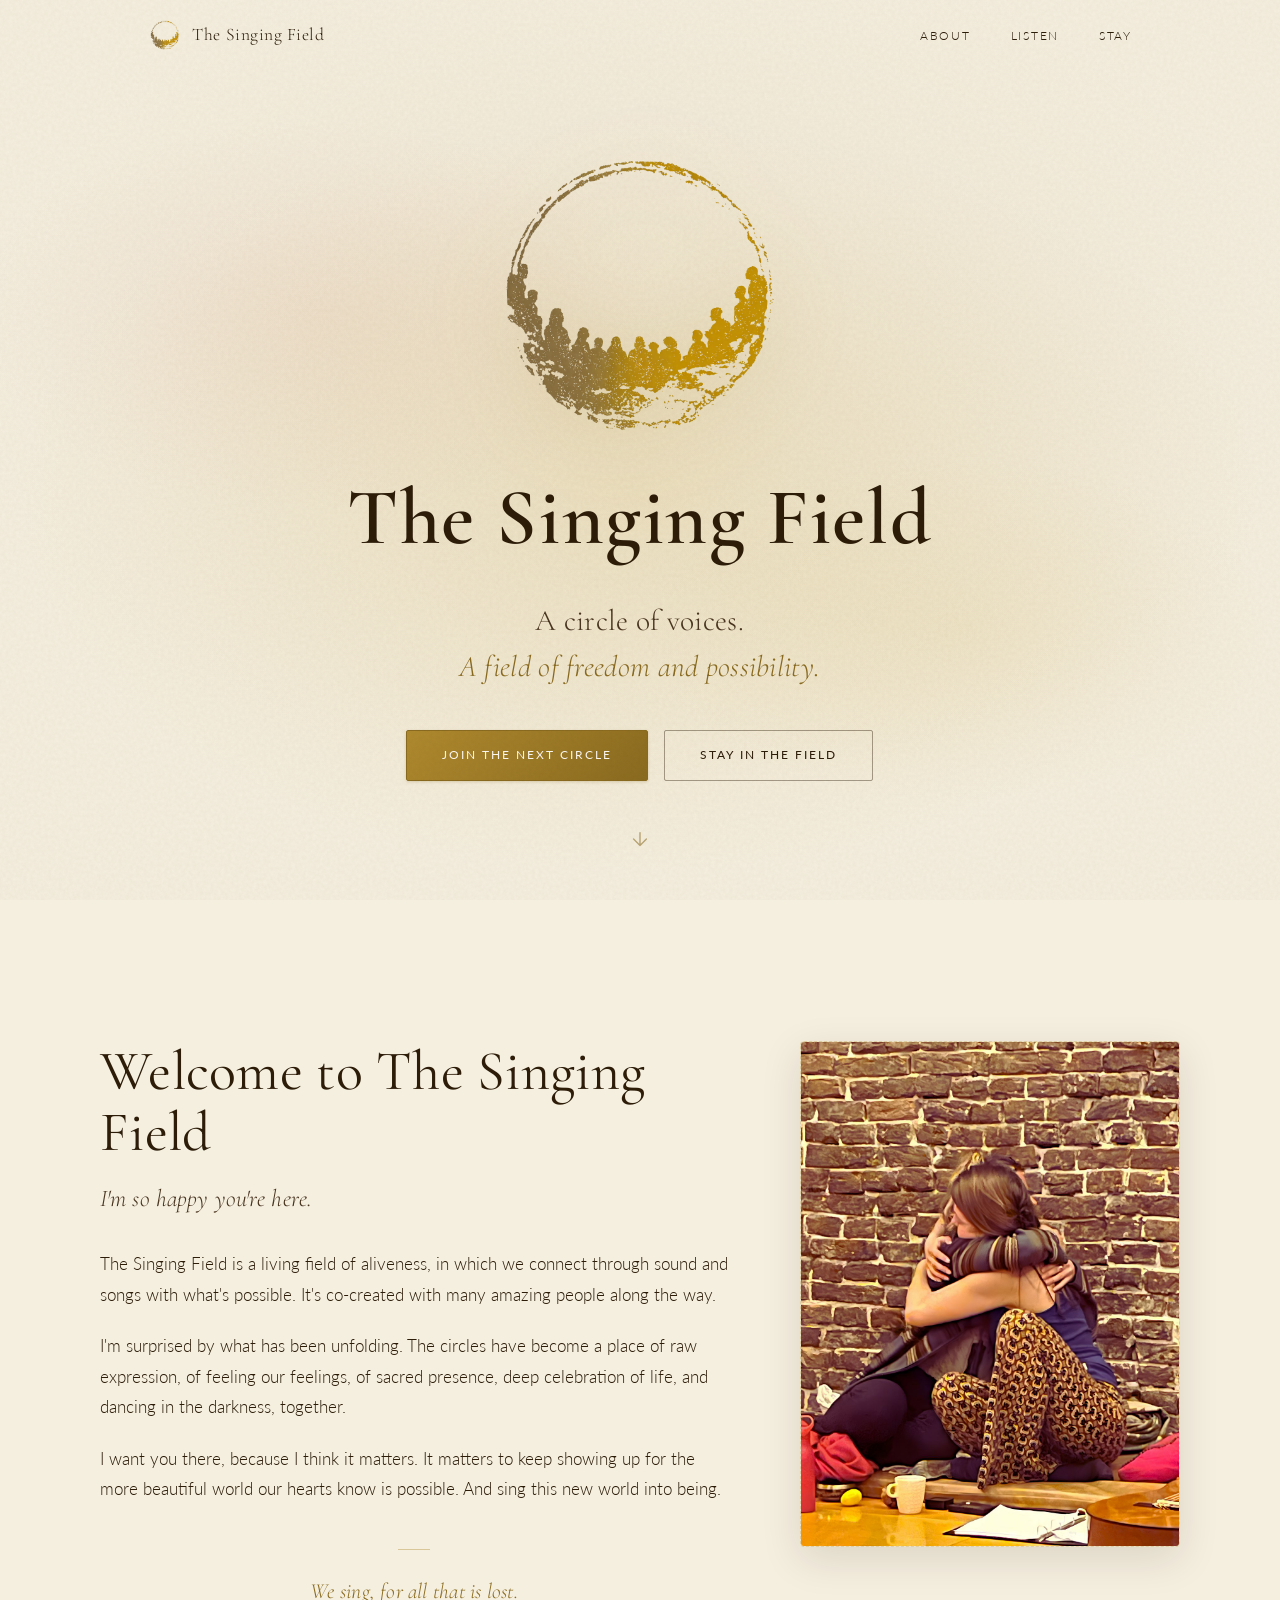
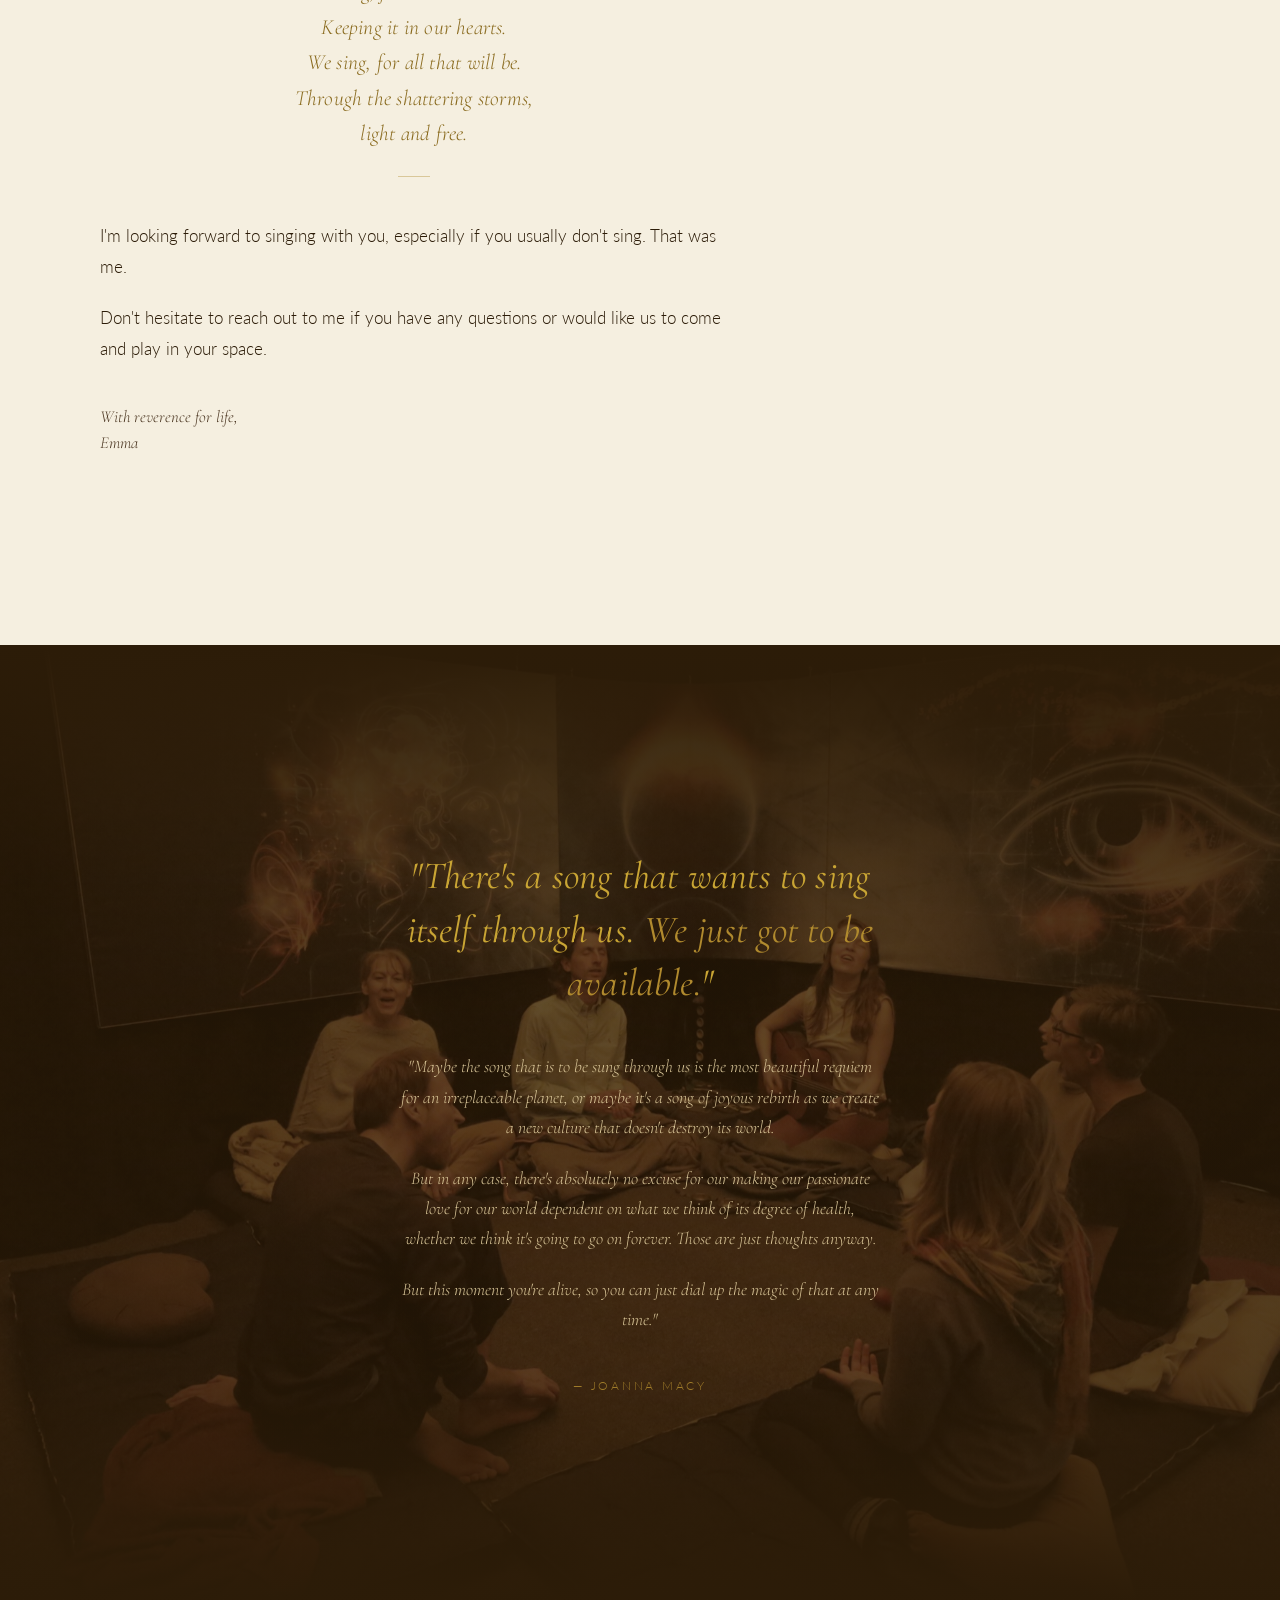
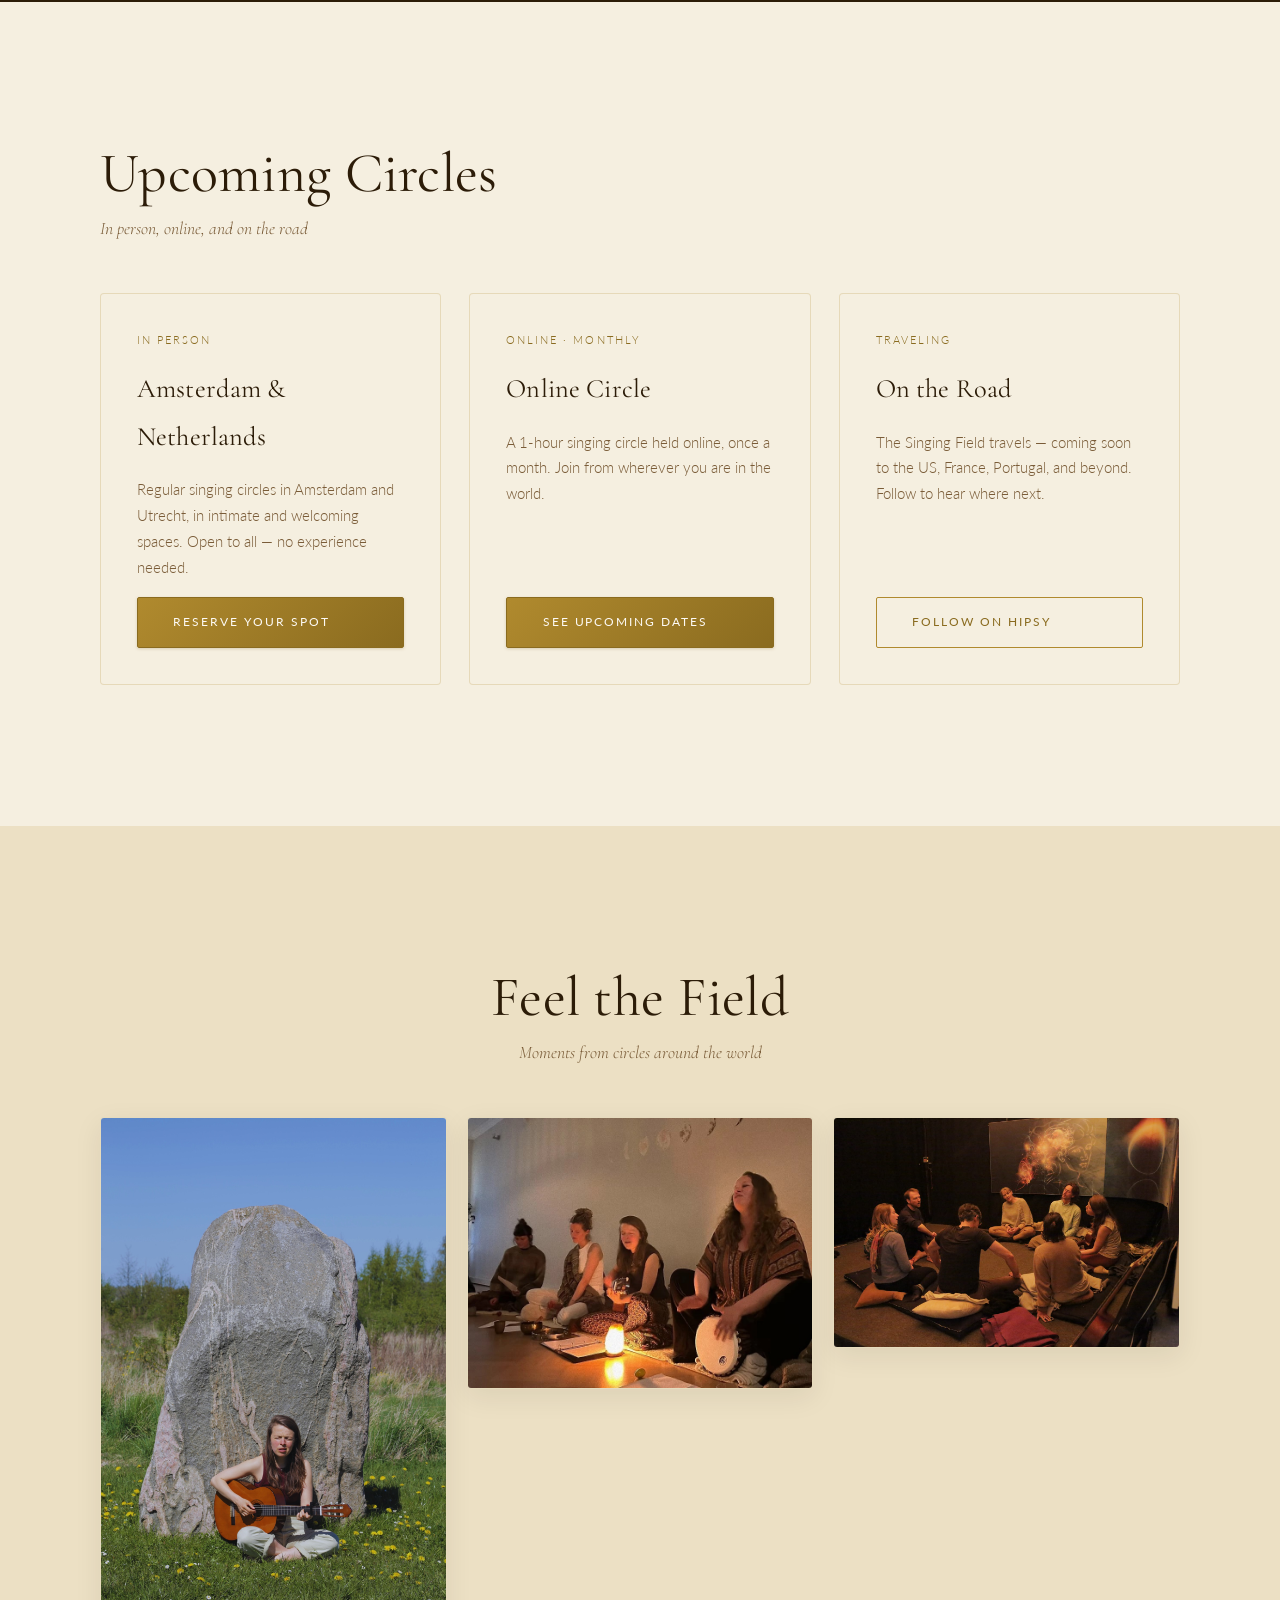
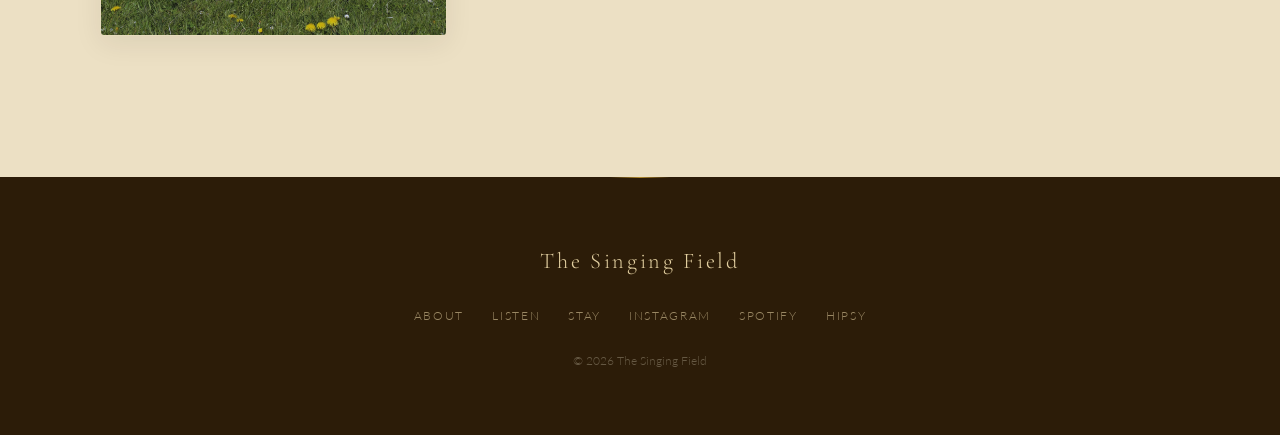
==== commit bf296b77: "Swap font: Fraunces → Cormorant Garamond" ====
--- a/index.html
+++ b/index.html
@@ -7,7 +7,7 @@
   <title>The Singing Field</title>
   <link rel="preconnect" href="https://fonts.googleapis.com">
   <link rel="preconnect" href="https://fonts.gstatic.com" crossorigin>
-  <link href="https://fonts.googleapis.com/css2?family=Fraunces:ital,opsz,wght@0,9..144,300..600;1,9..144,300..600&family=Lato:wght@300;400&display=swap" rel="stylesheet">
+  <link href="https://fonts.googleapis.com/css2?family=Cormorant+Garamond:ital,wght@0,300;0,400;0,500;0,600;1,300;1,400;1,500;1,600&family=Lato:wght@300;400&display=swap" rel="stylesheet">
   <link rel="stylesheet" href="styles.css">
 </head>
 <body data-transparent-nav data-fixed-hero>
--- a/styles.css
+++ b/styles.css
@@ -22,7 +22,7 @@
   --text-muted:   #7A5C38;
   --white:        #FDFAF5;
 
-  --font-serif: 'Fraunces', 'Cormorant Garant', Georgia, serif;
+  --font-serif: 'Cormorant Garamond', Georgia, serif;
   --font-sans:  'Lato', system-ui, sans-serif;
 
   --max-w:     1080px;
@@ -30,14 +30,6 @@
   --pad-x:     clamp(1.25rem, 5vw, 3rem);
   --section-y: clamp(5rem, 11vw, 9rem);
   --nav-h:     72px;
-}
-
-/* Fraunces variation tuning — softer, more soulful */
-h1, .hero-title, .page-hero h1, .stay-heading, .atmosphere-quote {
-  font-variation-settings: "opsz" 144, "SOFT" 50;
-}
-h2, h3, .lead, blockquote p {
-  font-variation-settings: "opsz" 36, "SOFT" 30;
 }
 
 /* ── Reset ── */
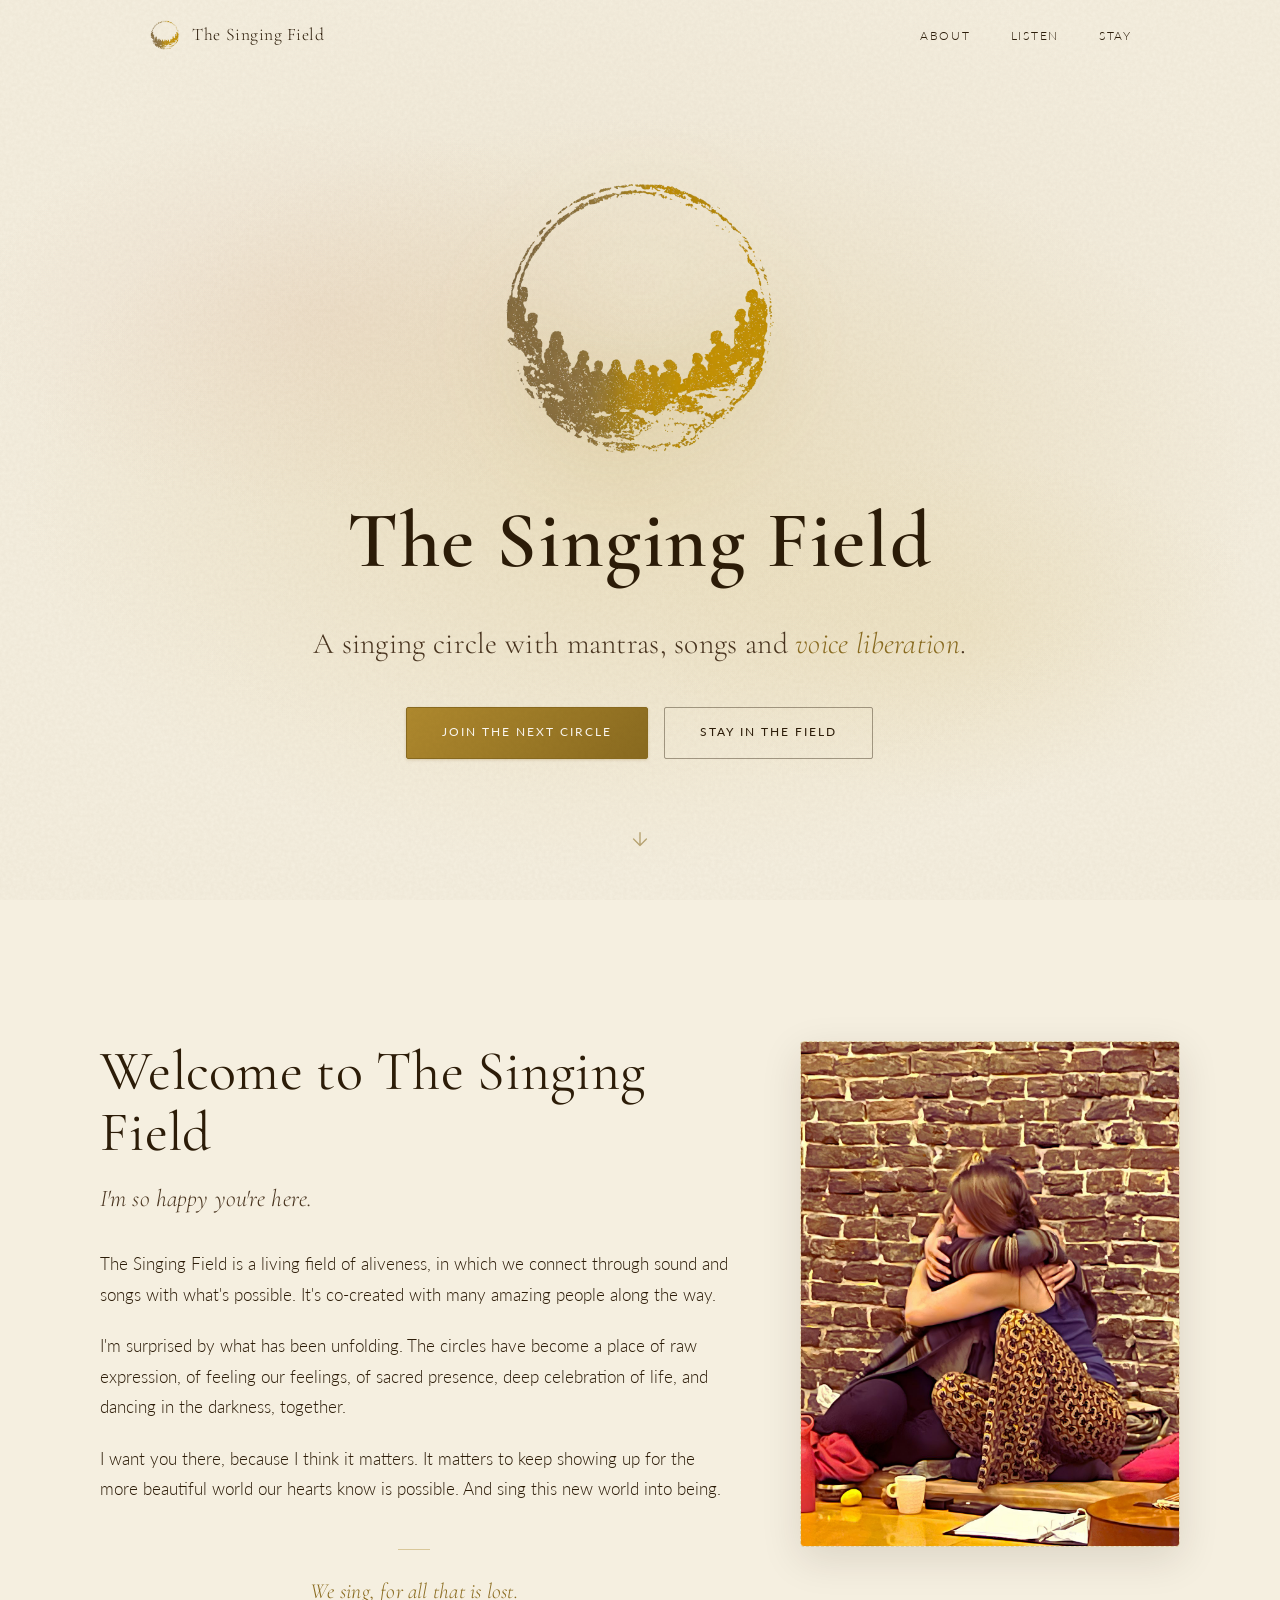
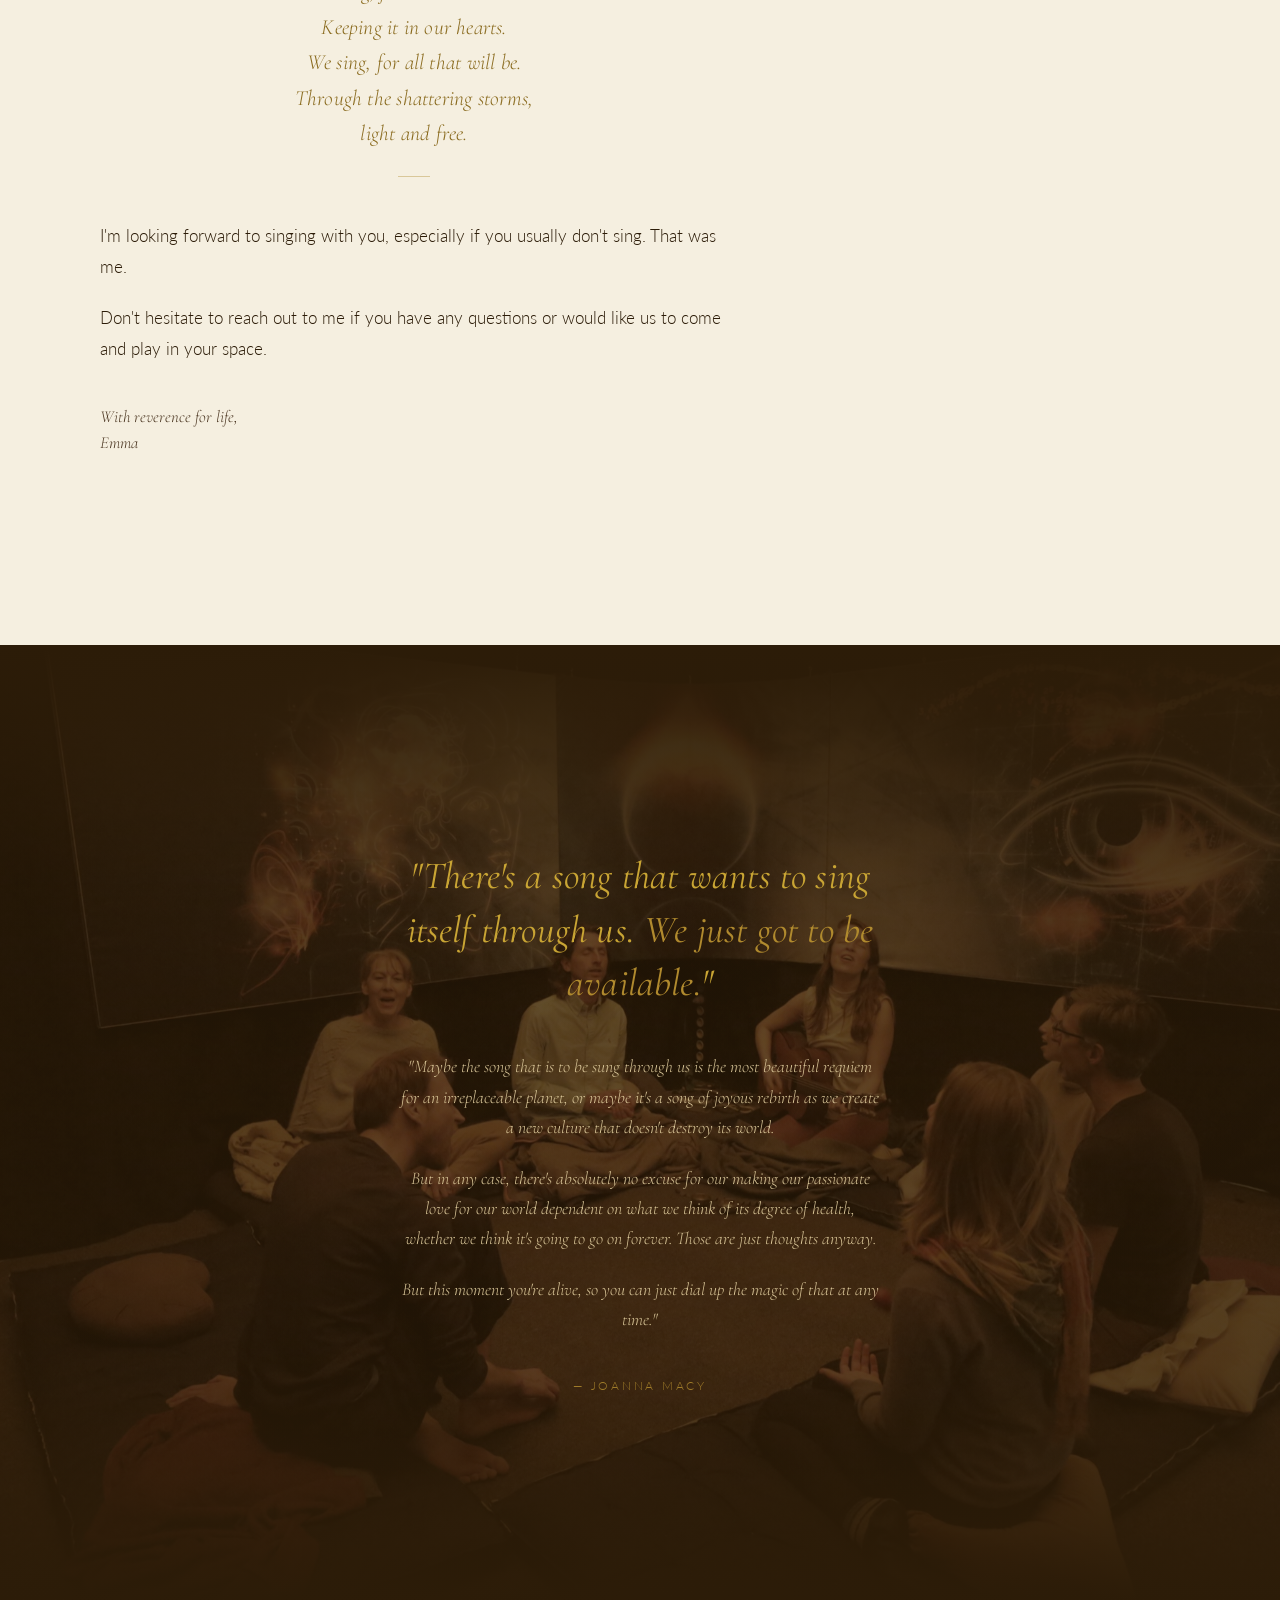
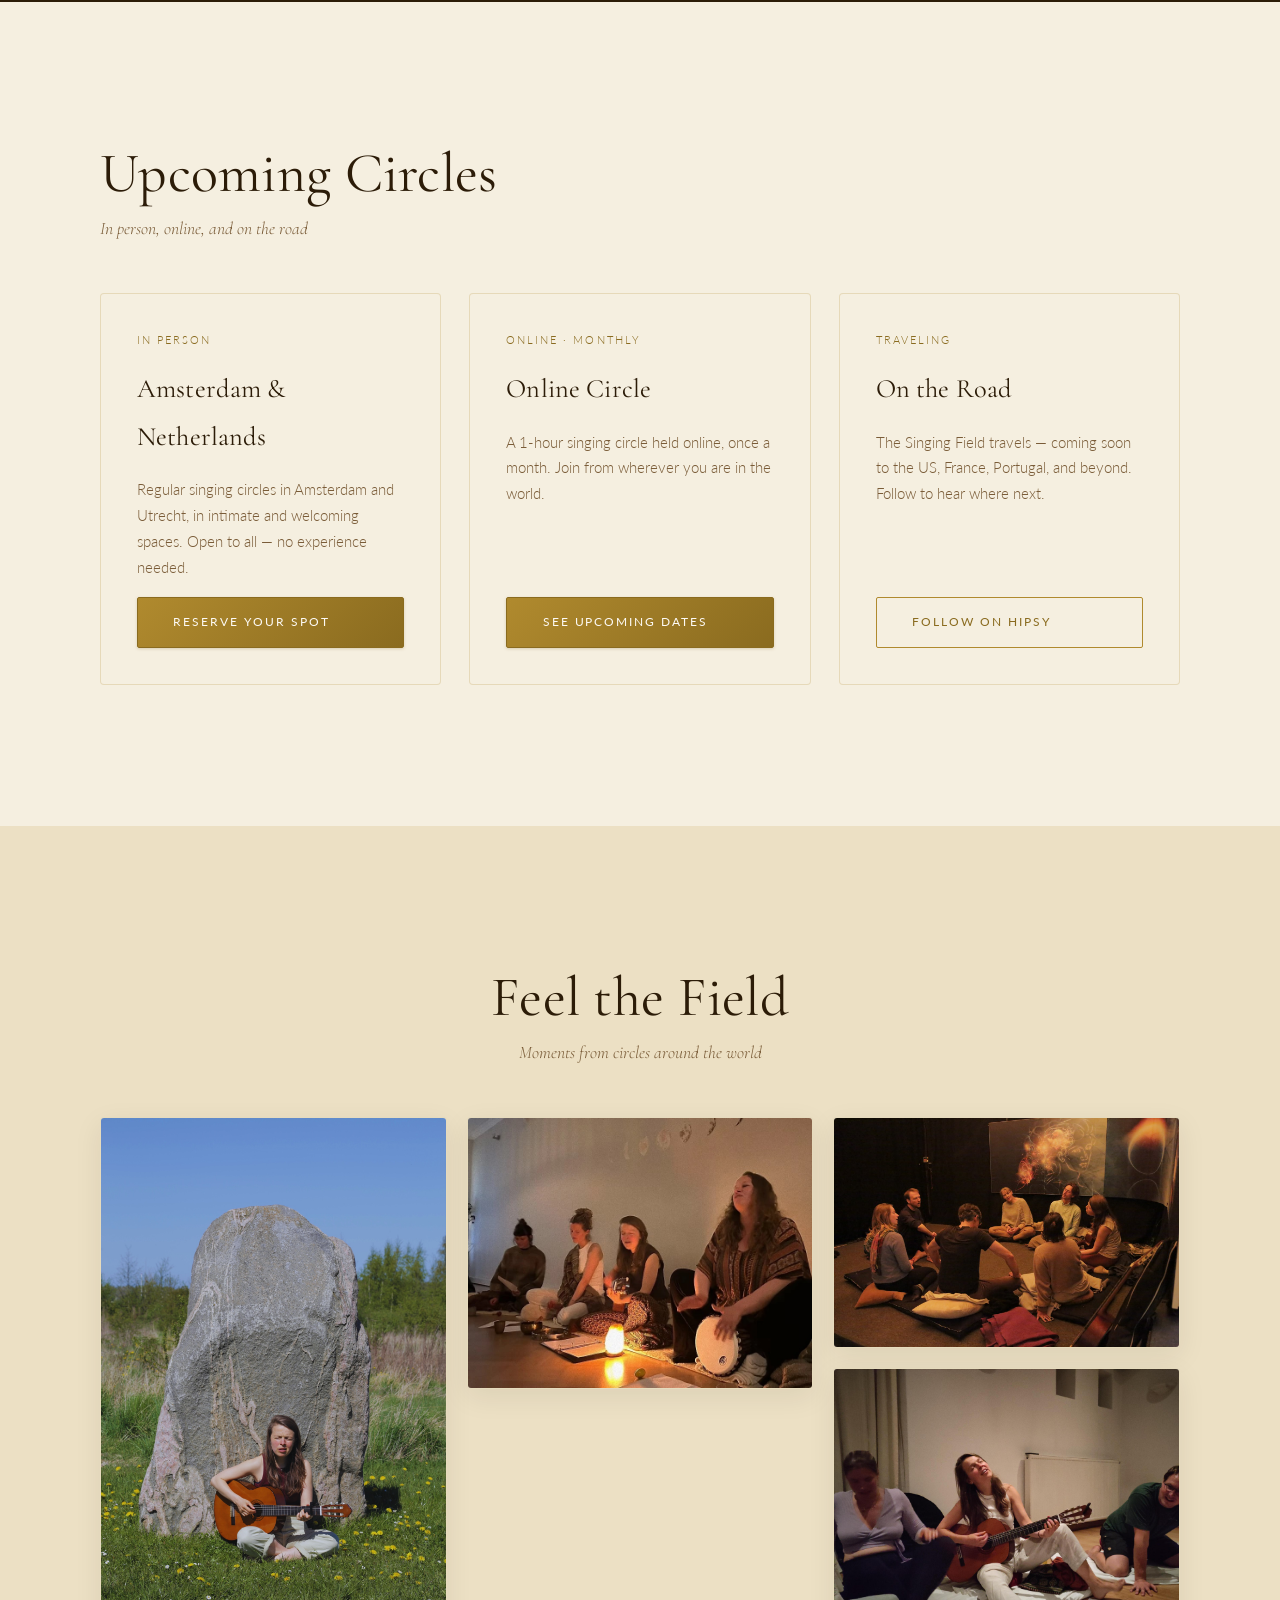
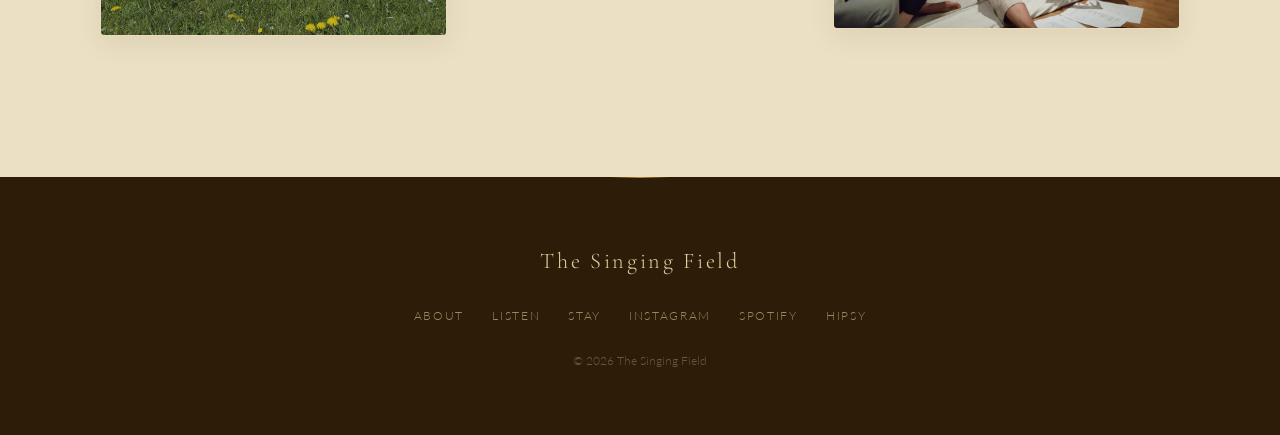
==== commit 7e43e010: "Update hero tagline: singing circle with mantras, songs, voice liberation" ====
--- a/index.html
+++ b/index.html
@@ -43,7 +43,7 @@
       <img src="images/logo-mark.png" alt="" class="hero-mark" aria-hidden="true"
            onerror="this.style.display='none'">
       <h1 class="hero-title">The Singing Field</h1>
-      <p class="hero-tagline">A circle of voices.<br><em>A field of freedom and possibility.</em></p>
+      <p class="hero-tagline">A singing circle with mantras, songs and <em>voice liberation</em>.</p>
       <div class="hero-actions">
         <a href="https://hipsy.nl/event/211866-the-singing-field-singing-circle-amsterdam"
            target="_blank" rel="noopener noreferrer"
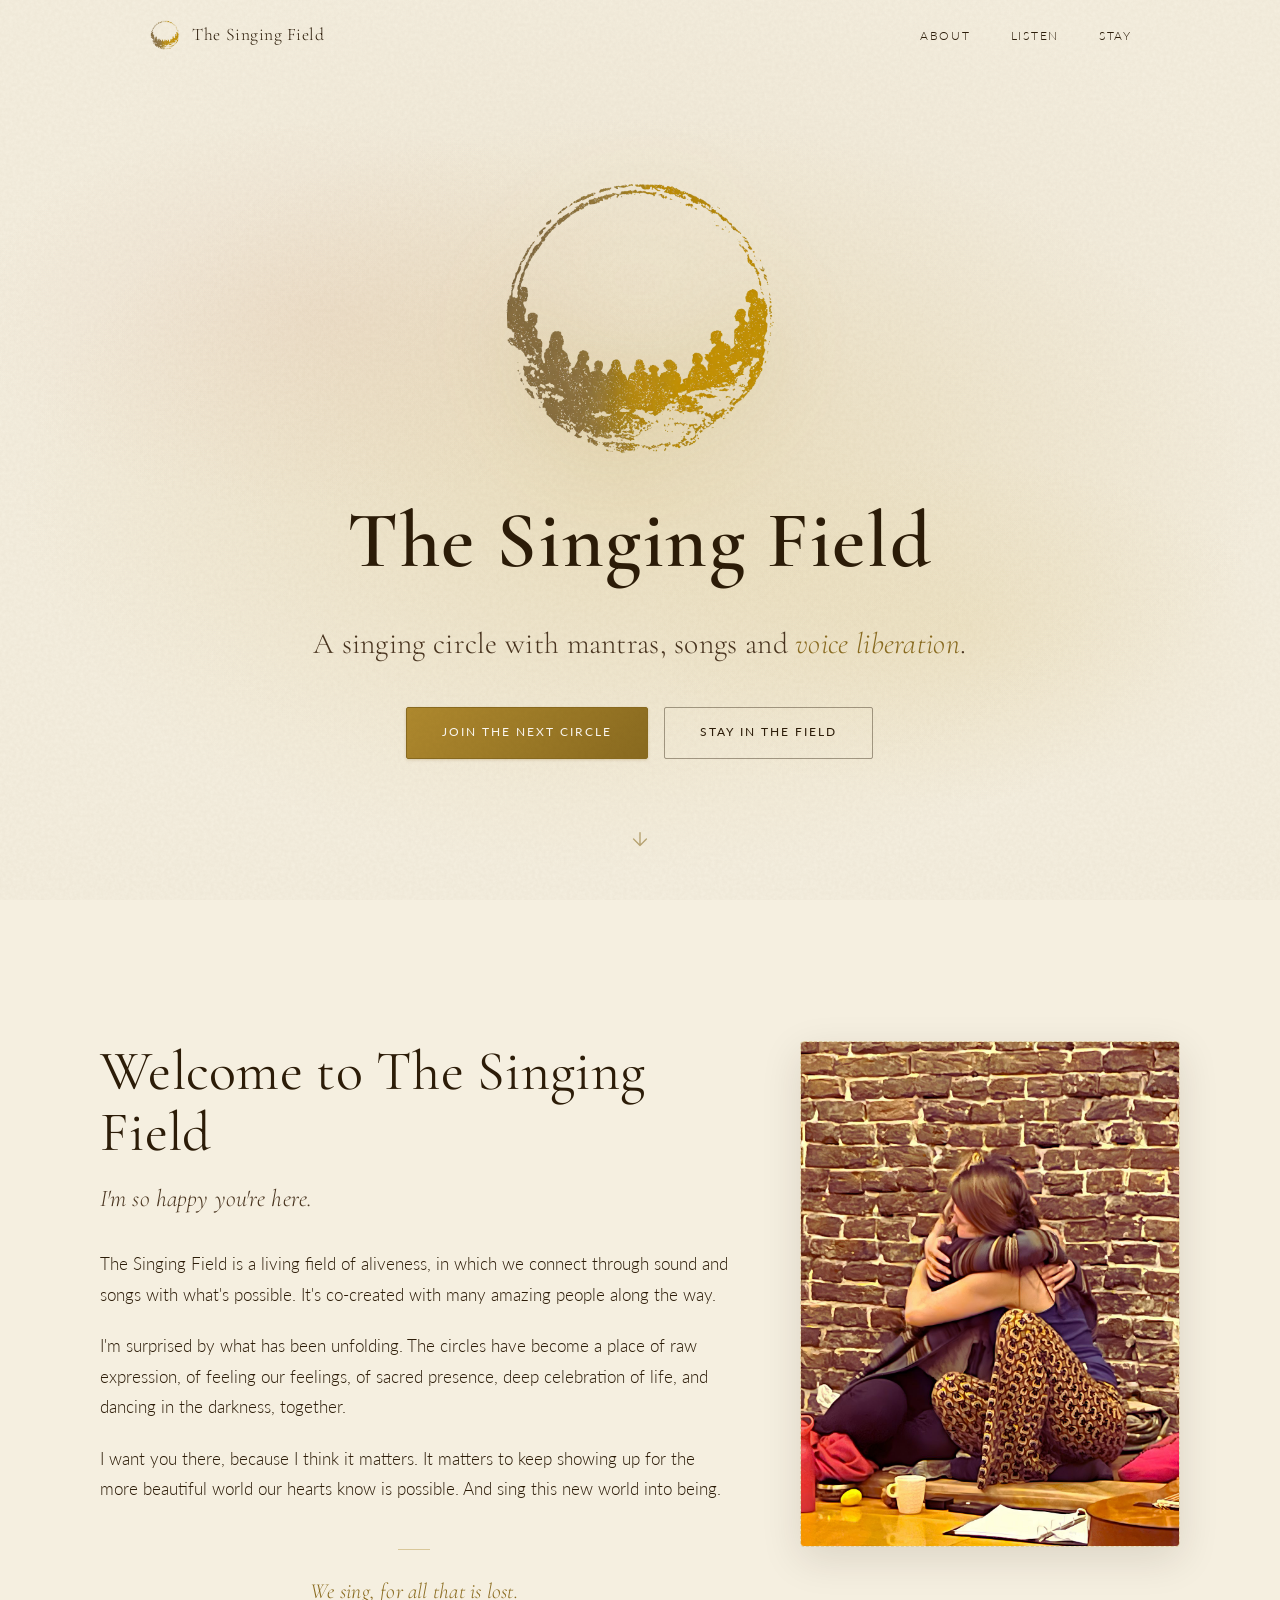
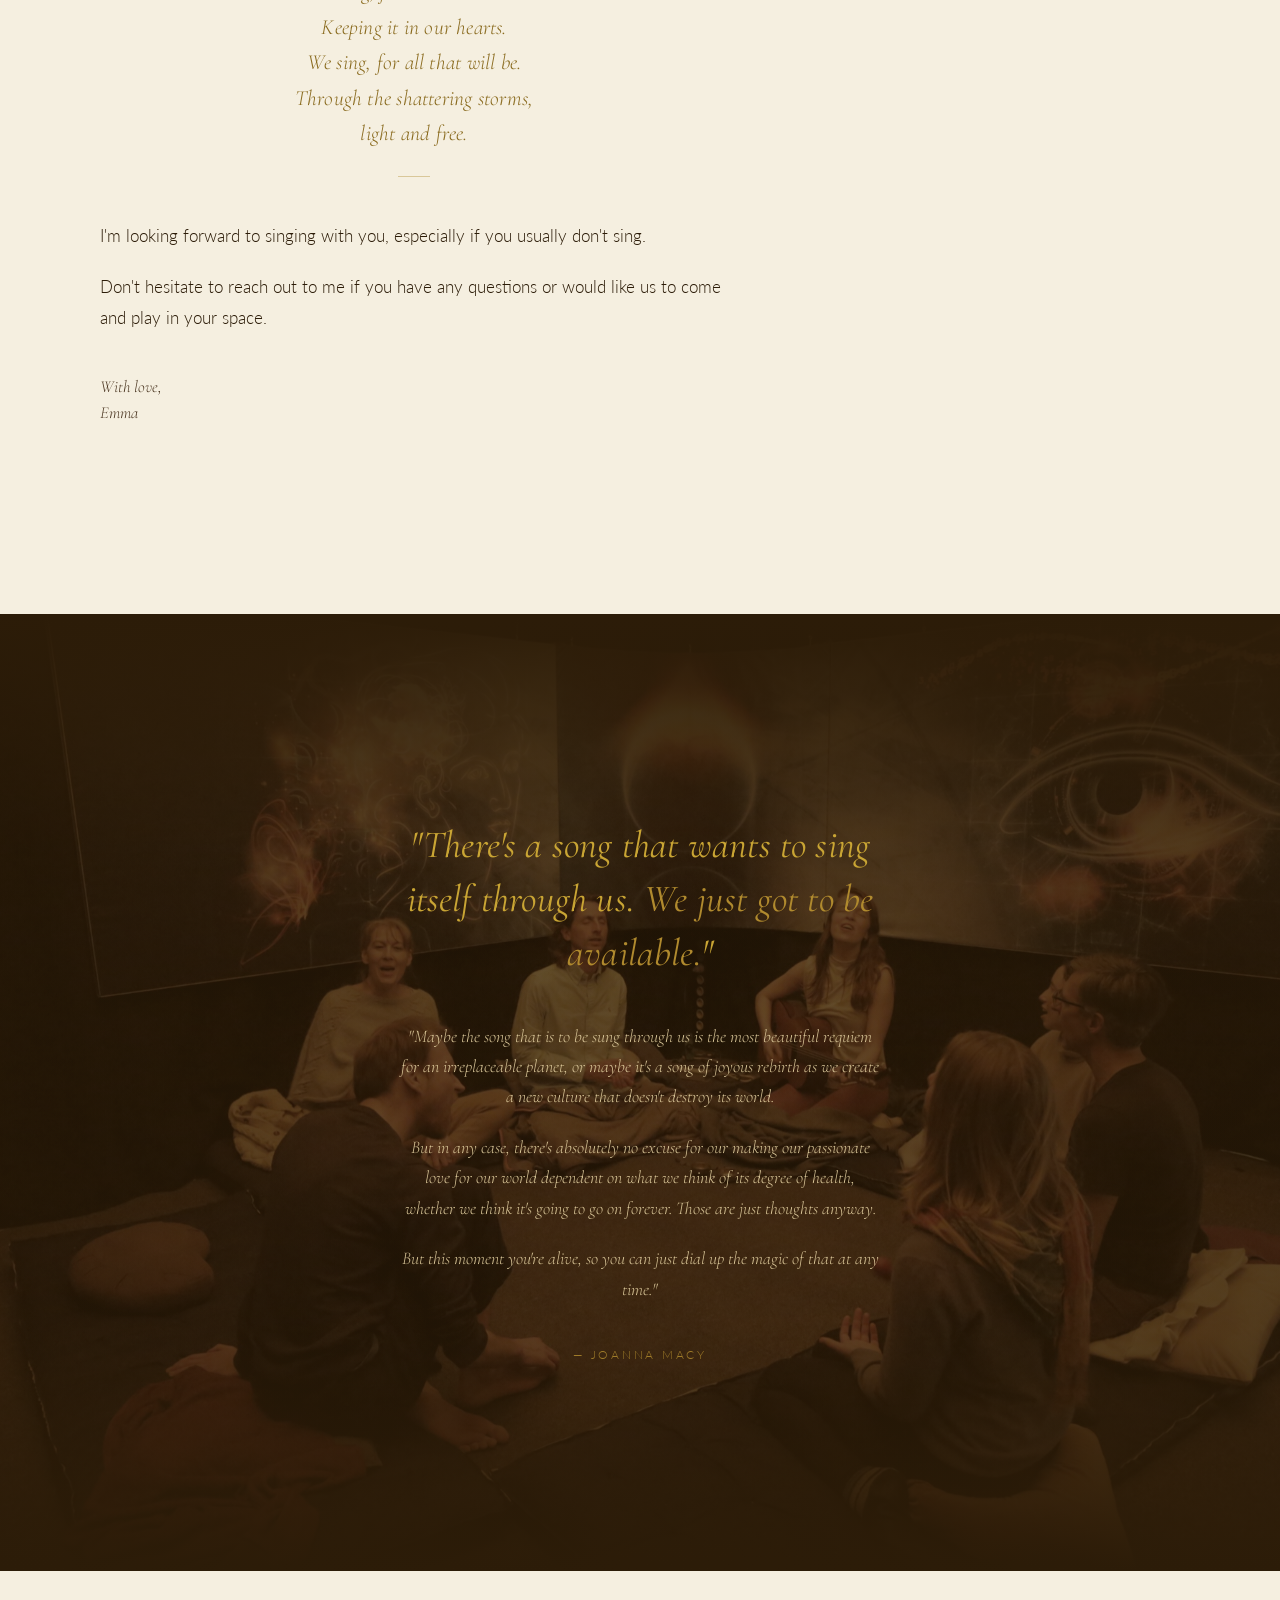
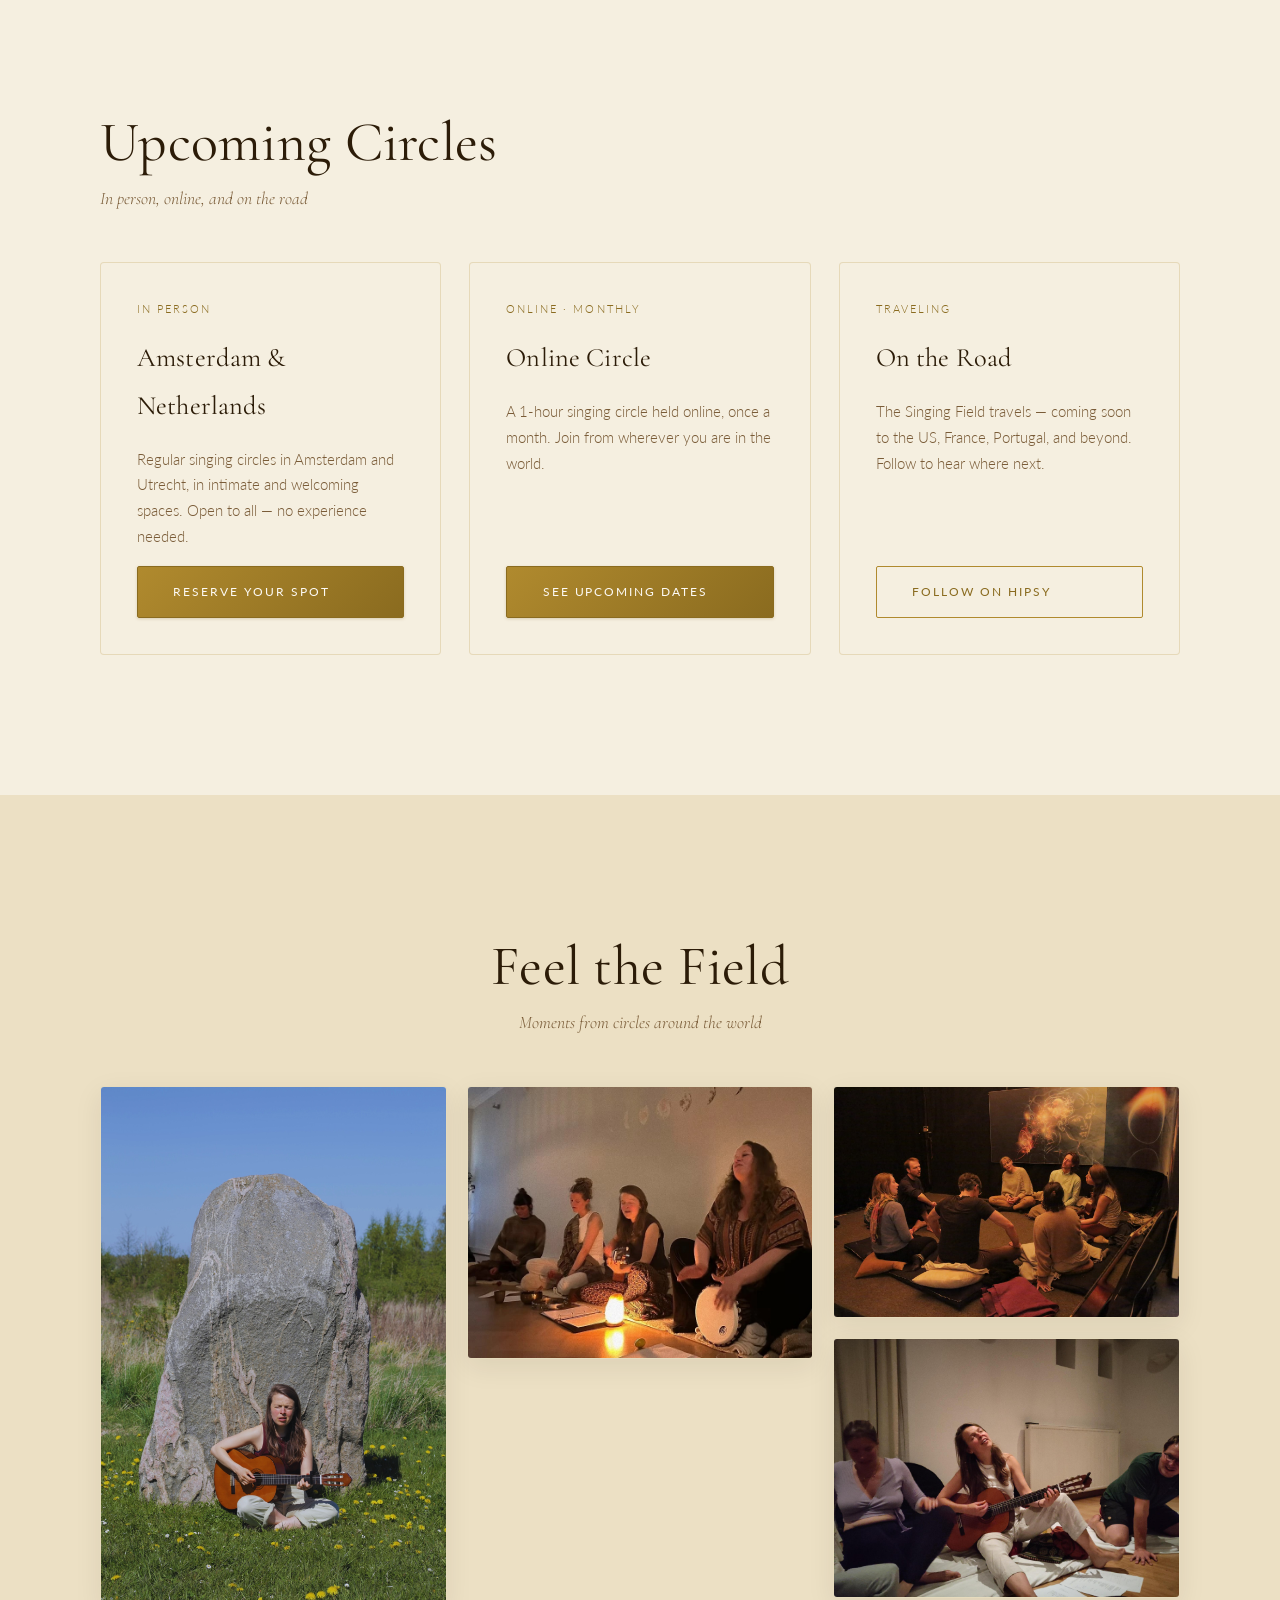
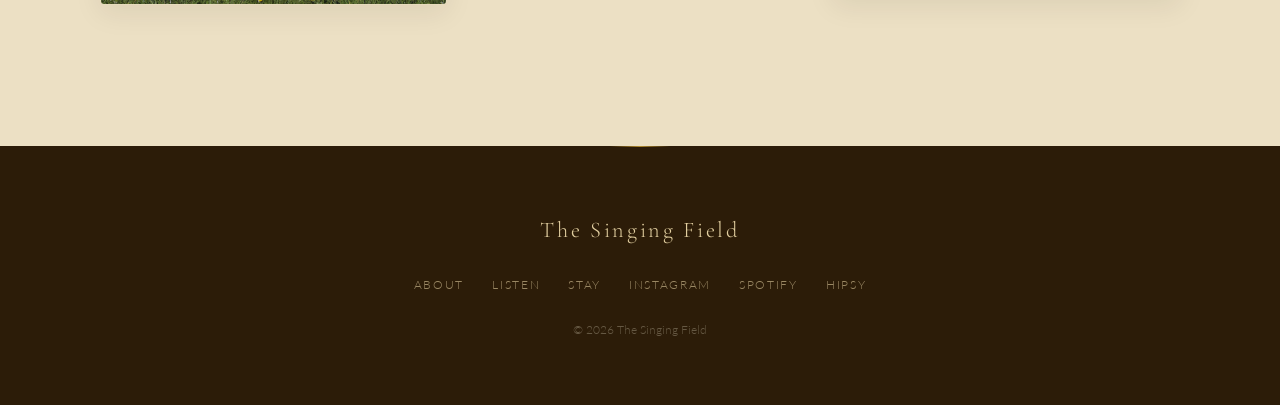
==== commit 5e478470: "Homepage letter: trim closing, change sign-off to 'With love'" ====
--- a/index.html
+++ b/index.html
@@ -79,9 +79,9 @@
               Through the shattering storms,<br>
               light and free.
             </p>
-            <p>I'm looking forward to singing with you, especially if you usually don't sing. That was me.</p>
+            <p>I'm looking forward to singing with you, especially if you usually don't sing.</p>
             <p>Don't hesitate to reach out to me if you have any questions or would like us to come and play in your space.</p>
-            <p class="signature">With reverence for life,<br>Emma</p>
+            <p class="signature">With love,<br>Emma</p>
           </div>
           <figure class="what-image image-block">
             <img src="images/circle-hug.jpg" alt="Two participants embracing after a singing circle"
